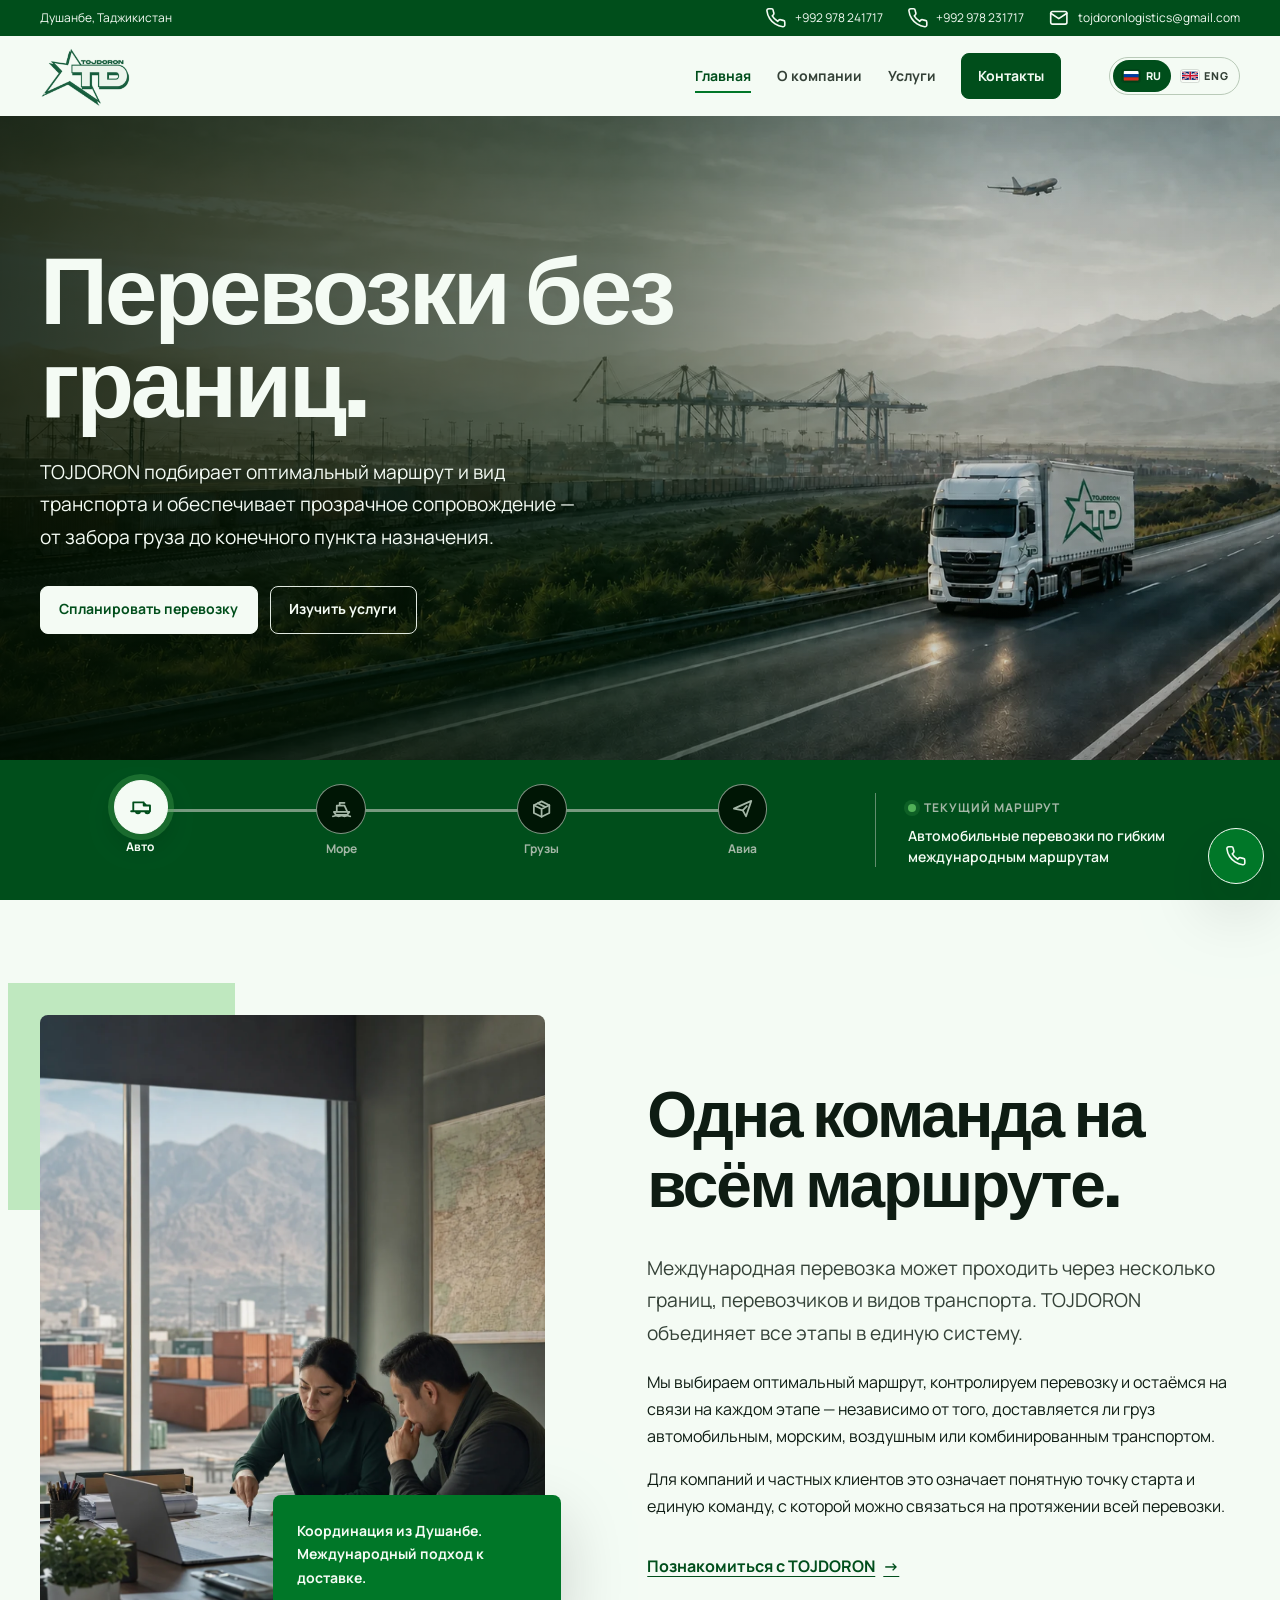
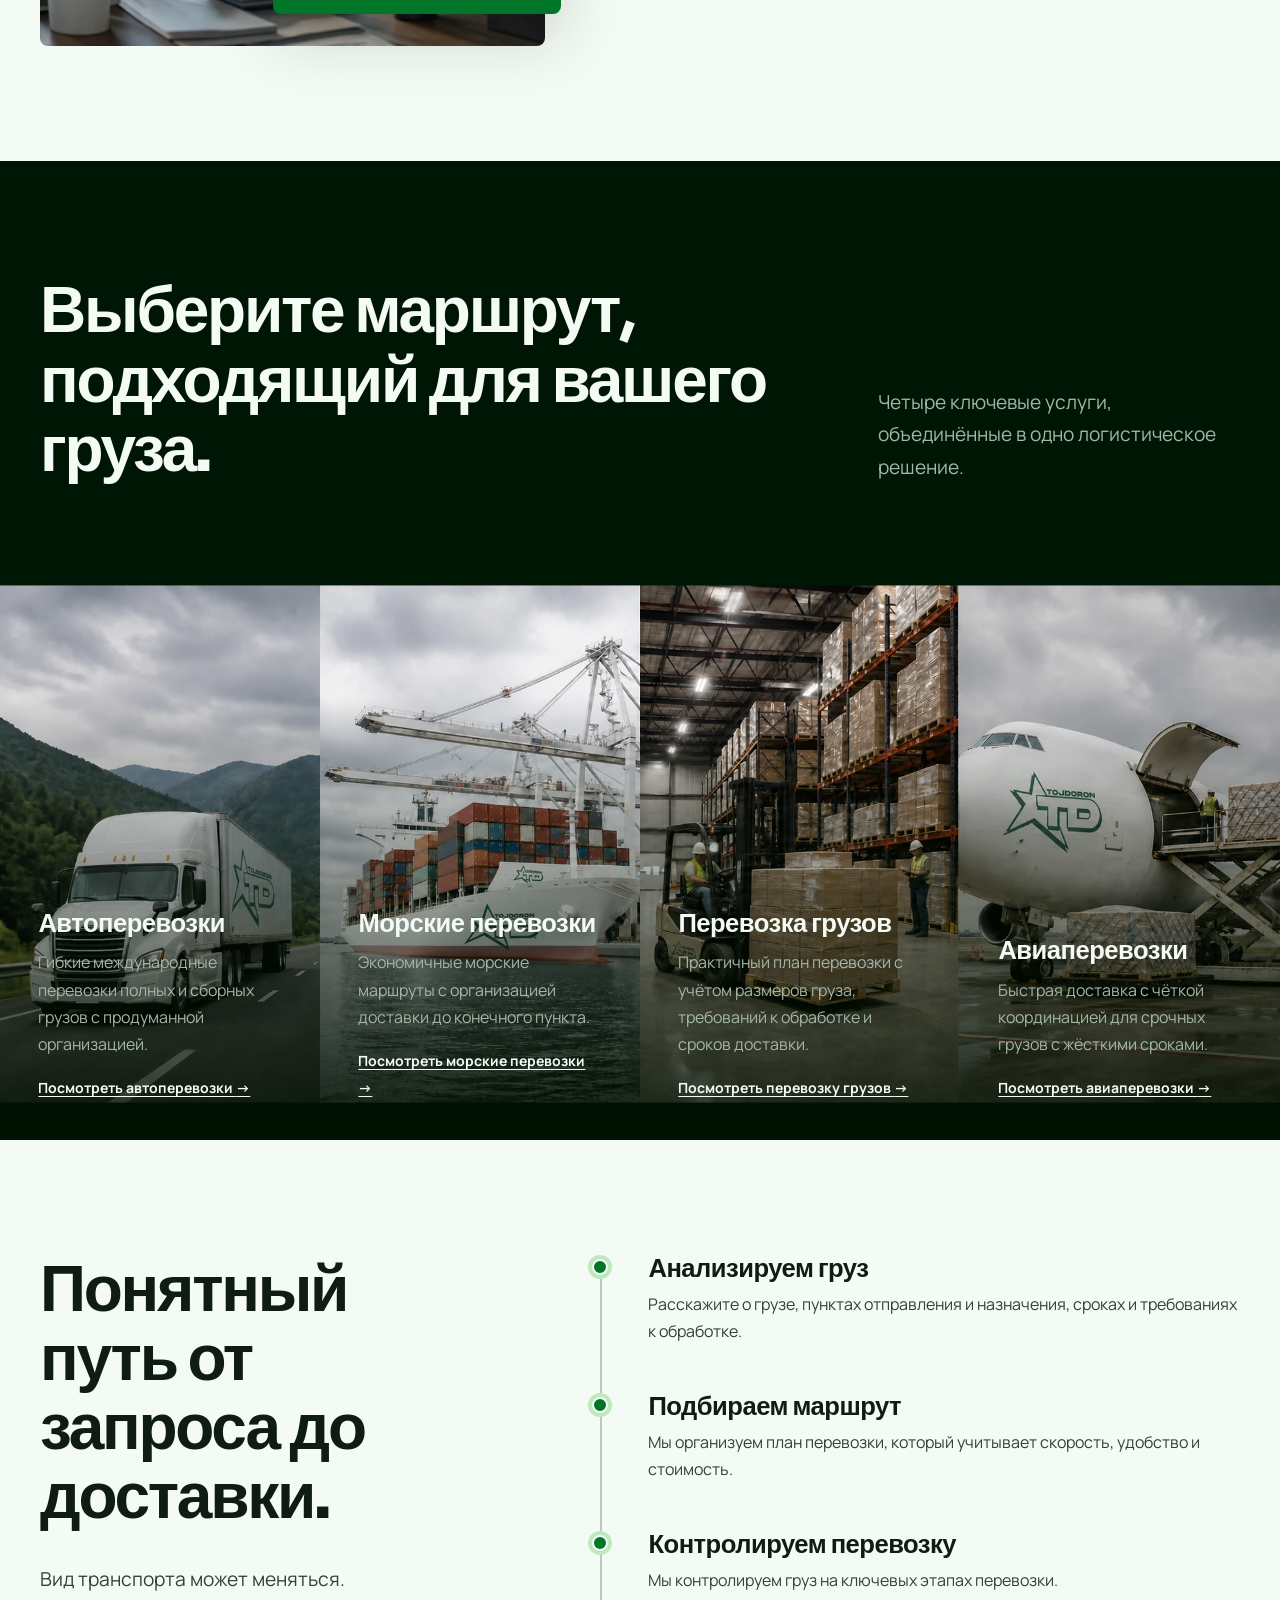
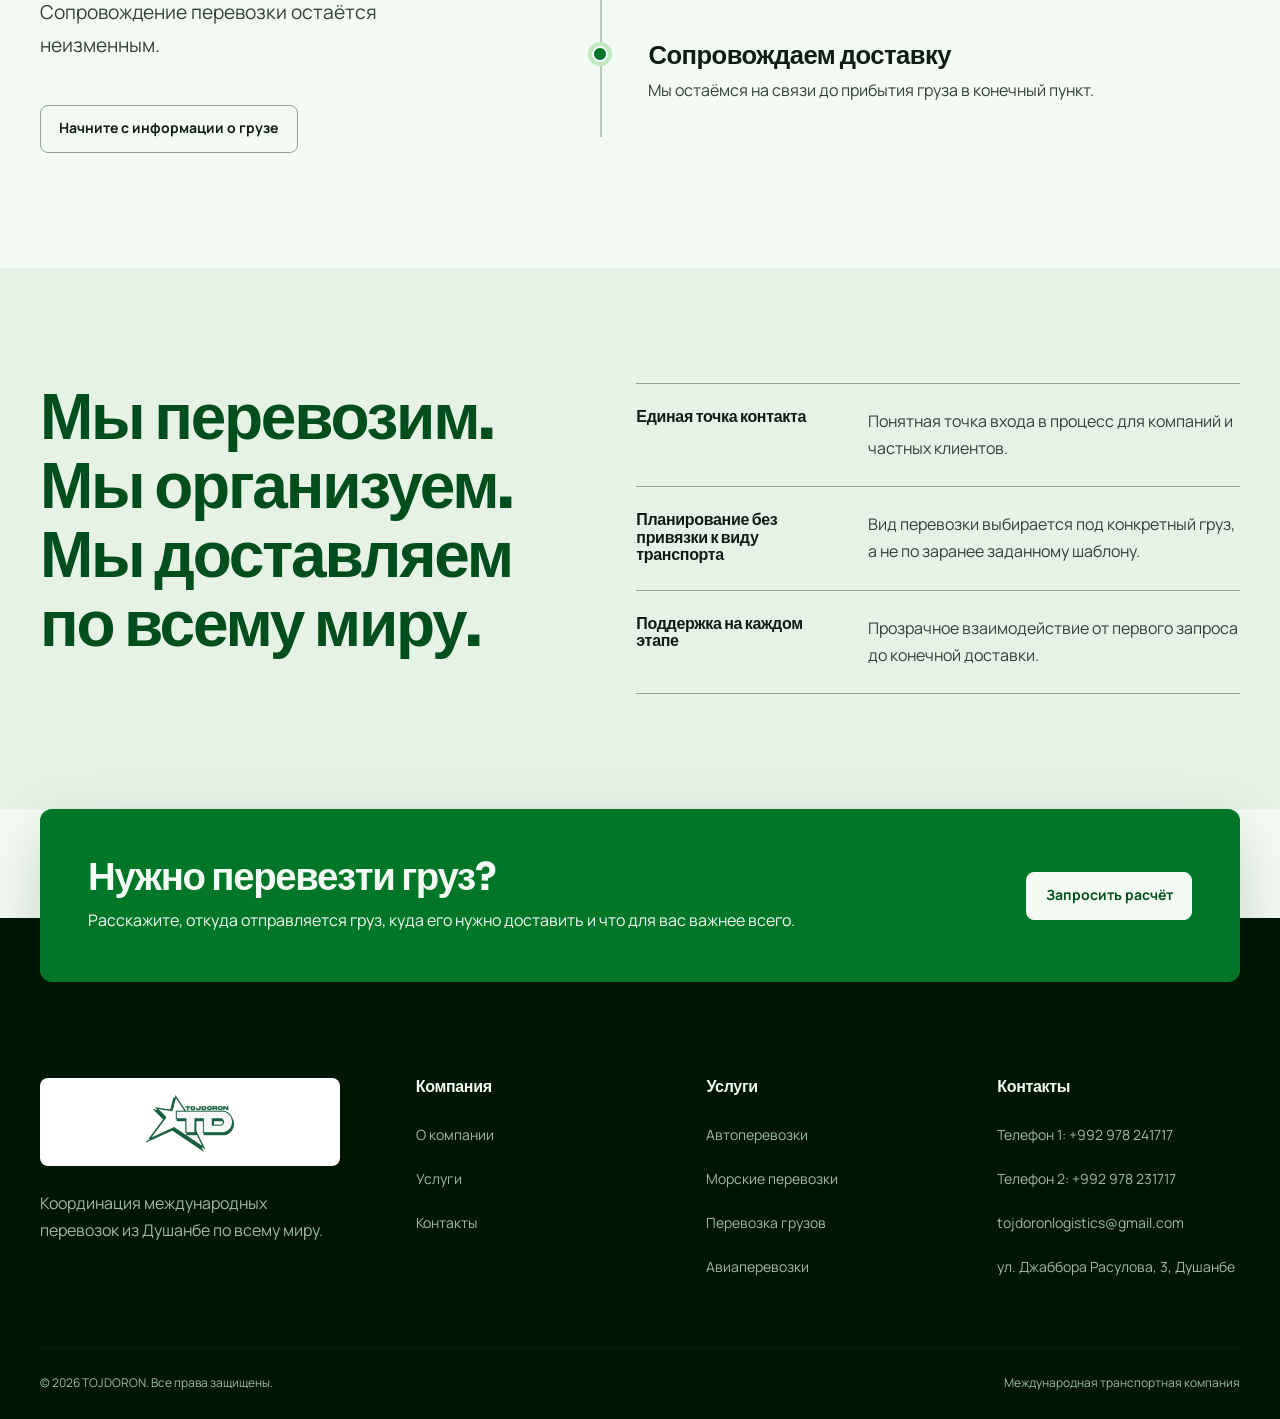
==== index.html @ ec126f1e "Migrate SEO signals to custom domain" ====
<!doctype html>
<html lang="ru">
  <head>
    <meta charset="utf-8" />
    <meta name="viewport" content="width=device-width, initial-scale=1" />
    <meta name="description" content="TOJDORON coordinates international road, sea, air, and cargo freight from Dushanbe, Tajikistan." />
    <meta name="robots" content="index,follow" />
    <meta name="google-site-verification" content="IsBjkHx0G-LT81xhanCUDbQQjD6dhkcnFOhVW63N0pM" />
    <meta name="theme-color" content="#135b3a" />
    <link rel="canonical" href="https://tojdoronlogistics.com/" />
    <title>TOJDORON — International Freight, Organized</title>
    <link rel="icon" href="assets/tojdoron-logo-green-v2.png" type="image/png" />
    <script type="application/ld+json">
      {
        "@context": "https://schema.org",
        "@type": "Organization",
        "@id": "https://tojdoronlogistics.com/#organization",
        "name": "TOJDORON",
        "url": "https://tojdoronlogistics.com/",
        "logo": "https://tojdoronlogistics.com/assets/tojdoron-logo-green-v2.png",
        "description": "TOJDORON coordinates international road, sea, air, and cargo freight from Dushanbe, Tajikistan.",
        "address": {
          "@type": "PostalAddress",
          "streetAddress": "Jabor Rasulov Street 3, 3rd floor",
          "addressLocality": "Dushanbe",
          "addressCountry": "TJ"
        },
        "telephone": [
          "+992 978 241717",
          "+992 978 231717"
        ],
        "email": "tojdoronlogistics@gmail.com"
      }
    </script>
    <link rel="stylesheet" href="index.css?v=normal-scale" />
    <script src="shared.js?v=page-transition-speed-v7" defer></script>
    <script src="index.js" defer></script>
  </head>
  <body>
    <!--
      THESIS: TOJDORON is one continuous route, not a generic hero followed by feature cards.
      OWN-WORLD: Warm white paper, forest and jade fields, full-bleed original freight photography, offset panels, and a moving route line.
      STORY: Understand the modes, see how coordination works, then request a shipment quote.
      FIRST VIEWPORT: Two-tier navigation, multimodal dawn scene, six-word headline at left, quote action, and an interactive route dock.
      FORM: Reference-led Route Ledger, seventh grounded direction, seed 0b418b6e.
      FINISH: unreviewed and undocumented is unfinished; this build ends with the finish review, the verdict, DESIGN.md, and every shipping raster carrying its provenance
    -->
    <a class="skip-link" href="#main-content">Skip to content</a>

    <header class="site-header">
      <div class="topbar">
        <div class="container topbar__inner">
          <span class="topbar__place">Dushanbe, Tajikistan</span>
          <div class="topbar__contacts">
            <a href="tel:+992978241717" aria-label="Call TOJDORON at +992 978 241717">
              <svg class="icon" aria-hidden="true" viewBox="0 0 24 24"><path d="M22 16.9v3a2 2 0 0 1-2.18 2 19.8 19.8 0 0 1-8.63-3.07 19.5 19.5 0 0 1-6-6A19.8 19.8 0 0 1 2.12 4.18 2 2 0 0 1 4.11 2h3a2 2 0 0 1 2 1.72c.13.96.36 1.9.69 2.8a2 2 0 0 1-.45 2.11L8.08 9.9a16 16 0 0 0 6 6l1.27-1.27a2 2 0 0 1 2.11-.45c.9.33 1.84.56 2.8.69A2 2 0 0 1 22 16.9Z" /></svg>
              +992 978 241717
            </a>
            <a href="tel:+992978231717" aria-label="Call TOJDORON at +992 978 231717">
              <svg class="icon" aria-hidden="true" viewBox="0 0 24 24"><path d="M22 16.9v3a2 2 0 0 1-2.18 2 19.8 19.8 0 0 1-8.63-3.07 19.5 19.5 0 0 1-6-6A19.8 19.8 0 0 1 2.12 4.18 2 2 0 0 1 4.11 2h3a2 2 0 0 1 2 1.72c.13.96.36 1.9.69 2.8a2 2 0 0 1-.45 2.11L8.08 9.9a16 16 0 0 0 6 6l1.27-1.27a2 2 0 0 1 2.11-.45c.9.33 1.84.56 2.8.69A2 2 0 0 1 22 16.9Z" /></svg>
              +992 978 231717
            </a>
            <a href="mailto:tojdoronlogistics@gmail.com">
              <svg class="icon" aria-hidden="true" viewBox="0 0 24 24"><rect x="3" y="5" width="18" height="14" rx="2" /><path d="m3 7 9 6 9-6" /></svg>
              tojdoronlogistics@gmail.com
            </a>
          </div>
        </div>
      </div>
      <div class="container navbar">
        <a class="brand" href="index.html" aria-label="TOJDORON home">
          <img src="assets/tojdoron-logo-green-v2.png" alt="TOJDORON" width="629" height="440" />
        </a>
        <button class="nav-toggle" type="button" aria-expanded="false" aria-controls="primary-navigation" aria-label="Open navigation">
          <span class="nav-toggle__lines" aria-hidden="true"></span>
        </button>
        <nav class="nav-menu" id="primary-navigation" aria-label="Primary navigation">
          <ul>
            <li><a class="nav-menu__link" href="index.html" aria-current="page">Home</a></li>
            <li><a class="nav-menu__link" href="about.html">About us</a></li>
            <li><a class="nav-menu__link" href="services.html">Services</a></li>
            <li><a class="nav-menu__link nav-menu__link--contact" href="contact.html">Contact us</a></li>
          </ul>
        </nav>
      </div>
    </header>

    <main id="main-content">
      <section class="home-hero" aria-labelledby="home-hero-title">
        <img class="home-hero__media" src="assets/hero-logistics-tojdoron-v2.webp" alt="A TOJDORON-marked white freight truck, container train, port cranes, and cargo aircraft moving through a mountain logistics corridor" width="1672" height="941" fetchpriority="high" />
        <div class="home-hero__shade"></div>
        <div class="container home-hero__content">
          <div class="home-hero__copy" data-reveal>
            <h1 id="home-hero-title">Freight, without borders.</h1>
            <p>TOJDORON organizes the right route, the right transport, and clear support from pickup to final destination.</p>
            <div class="home-hero__actions">
              <a class="button button--light" href="contact.html#quote-form">Plan your shipment</a>
              <a class="button home-hero__outline" href="services.html">Explore services</a>
            </div>
          </div>
        </div>

        <div class="home-hero__route" aria-label="TOJDORON transport modes">
          <div class="container hero-route" data-route="0">
            <div class="hero-route__stops">
              <span class="hero-route__line" aria-hidden="true"><span class="hero-route__progress"></span><span class="hero-route__dot"></span></span>
              <button class="hero-route__stop is-active" type="button" data-route-stop="0" data-route-label="Road freight for flexible international routes" aria-pressed="true">
                <span class="hero-route__stop-icon" aria-hidden="true"><svg class="icon" viewBox="0 0 24 24"><path d="M3 16.5h18M5 16.5V8h9.5l3 3H21v5.5M15 8v3h2.5M7.5 16.5a2 2 0 1 0 4 0M16.5 16.5a2 2 0 1 0 4 0" /></svg></span>
                <span class="hero-route__stop-label">Road</span>
              </button>
              <button class="hero-route__stop" type="button" data-route-stop="1" data-route-label="Sea freight for efficient long-distance shipping" aria-pressed="false">
                <span class="hero-route__stop-icon" aria-hidden="true"><svg class="icon" viewBox="0 0 24 24"><path d="M4 15.5h16l-2.2 3H6.2l-2.2-3ZM7 15.5V9h8l3 6.5M10 9V6h5M3 20c1.2 0 1.8-.75 3-.75s1.8.75 3 .75 1.8-.75 3-.75 1.8.75 3 .75 1.8-.75 3-.75 1.8.75 3 .75" /></svg></span>
                <span class="hero-route__stop-label">Sea</span>
              </button>
              <button class="hero-route__stop" type="button" data-route-stop="2" data-route-label="Cargo shipping matched to the load" aria-pressed="false">
                <span class="hero-route__stop-icon" aria-hidden="true"><svg class="icon" viewBox="0 0 24 24"><path d="m4 8.5 8-4 8 4v8l-8 4-8-4v-8Z" /><path d="m4 8.5 8 4 8-4M12 12.5v8M8 6.5l8 4" /></svg></span>
                <span class="hero-route__stop-label">Cargo</span>
              </button>
              <button class="hero-route__stop" type="button" data-route-stop="3" data-route-label="Air freight for time-critical delivery" aria-pressed="false">
                <span class="hero-route__stop-icon" aria-hidden="true"><svg class="icon" viewBox="0 0 24 24"><path d="m3 12 18-8-5.4 16-3.4-6.2L3 12Z" /><path d="m12.2 13.8 4.2-4.4" /></svg></span>
                <span class="hero-route__stop-label">Air</span>
              </button>
            </div>
            <div class="hero-route__status-panel">
              <span class="hero-route__status-kicker"><span class="hero-route__status-pulse" aria-hidden="true"></span>Current route</span>
              <p class="hero-route__status" aria-live="polite" aria-atomic="true">Road freight for flexible international routes</p>
            </div>
          </div>
        </div>
      </section>

      <section class="home-intro section">
        <div class="container home-intro__grid">
          <figure class="home-intro__visual" data-reveal>
            <img src="assets/about-operations.webp" alt="Two TOJDORON logistics specialists reviewing an international cargo route in Dushanbe" width="1122" height="1402" loading="lazy" />
            <figcaption>Dushanbe-based coordination. Worldwide delivery thinking.</figcaption>
          </figure>
          <div class="home-intro__copy" data-reveal>
            <h2>One team around the whole journey.</h2>
            <p class="section-intro">International shipping can cross several borders, carriers, and transport modes. TOJDORON keeps those moving parts connected.</p>
            <p>We select the practical route, monitor transit, and stay close to your cargo at every stage—whether the shipment moves by road, sea, air, or a combination shaped around the load.</p>
            <p>For businesses and private clients, that means one clear place to begin and one team to contact as the shipment progresses.</p>
            <a class="text-link" href="about.html">Meet TOJDORON <span aria-hidden="true">→</span></a>
          </div>
        </div>
      </section>

      <section class="services-showcase section--dark" aria-labelledby="services-title">
        <div class="container services-showcase__head" data-reveal>
          <h2 id="services-title">Choose the route that fits the cargo.</h2>
          <p>Four core services, coordinated as one logistics solution.</p>
        </div>
        <div class="service-panels">
          <article class="service-panel service-panel--road" data-reveal>
            <div class="service-panel__image" role="img" aria-label="White road freight truck in green mountain terrain"></div>
            <div class="service-panel__shade"></div>
            <div class="service-panel__content">
              <h3>Road freight</h3>
              <p>Flexible international transport for full, partial, and carefully planned loads.</p>
              <a href="services.html#road">View road freight <span aria-hidden="true">→</span></a>
            </div>
          </article>
          <article class="service-panel service-panel--sea" data-reveal>
            <div class="service-panel__image" role="img" aria-label="Container ship beneath port cranes"></div>
            <div class="service-panel__shade"></div>
            <div class="service-panel__content">
              <h3>Sea freight</h3>
              <p>Cost-conscious maritime routes organized through to the final destination.</p>
              <a href="services.html#sea">View sea freight <span aria-hidden="true">→</span></a>
            </div>
          </article>
          <article class="service-panel service-panel--cargo" data-reveal>
            <div class="service-panel__image" role="img" aria-label="Cargo pallets being handled inside a warehouse"></div>
            <div class="service-panel__shade"></div>
            <div class="service-panel__content">
              <h3>Cargo shipping</h3>
              <p>A practical shipping plan shaped around the size, handling, and timing of the load.</p>
              <a href="services.html#cargo">View cargo shipping <span aria-hidden="true">→</span></a>
            </div>
          </article>
          <article class="service-panel service-panel--air" data-reveal>
            <div class="service-panel__image" role="img" aria-label="Cargo aircraft being loaded at an airport"></div>
            <div class="service-panel__shade"></div>
            <div class="service-panel__content">
              <h3>Air freight</h3>
              <p>Fast, closely coordinated delivery for urgent and time-sensitive cargo.</p>
              <a href="services.html#air">View air freight <span aria-hidden="true">→</span></a>
            </div>
          </article>
        </div>
      </section>

      <section class="route-process section" aria-labelledby="route-process-title">
        <div class="container route-process__layout">
          <div class="route-process__intro" data-reveal>
            <h2 id="route-process-title">A clear line from request to delivery.</h2>
            <p class="section-intro">The transport mode can change. The way we support the shipment stays consistent.</p>
            <a class="button button--outline" href="contact.html#quote-form">Start with your cargo details</a>
          </div>
          <ol class="route-process__steps">
            <li data-reveal>
              <span class="route-process__mark" aria-hidden="true"></span>
              <div><h3>Understand the shipment</h3><p>Share the cargo, origin, destination, timing, and handling needs.</p></div>
            </li>
            <li data-reveal>
              <span class="route-process__mark" aria-hidden="true"></span>
              <div><h3>Match the route</h3><p>We organize a transport plan that balances speed, practicality, and cost.</p></div>
            </li>
            <li data-reveal>
              <span class="route-process__mark" aria-hidden="true"></span>
              <div><h3>Monitor movement</h3><p>Your cargo is followed through the key stages of transit.</p></div>
            </li>
            <li data-reveal>
              <span class="route-process__mark" aria-hidden="true"></span>
              <div><h3>Support delivery</h3><p>We stay engaged through arrival at the final destination.</p></div>
            </li>
          </ol>
        </div>
      </section>

      <section class="home-promise section--paper-2">
        <div class="container home-promise__grid">
          <div class="home-promise__statement" data-reveal>
            <h2>We move.<br />We organize.<br />We deliver worldwide.</h2>
          </div>
          <div class="home-promise__points" data-reveal>
            <article><h3>One point of contact</h3><p>A clear route into the process for businesses and private clients.</p></article>
            <article><h3>Mode-neutral planning</h3><p>Road, sea, cargo, or air is chosen around the shipment—not around a fixed template.</p></article>
            <article><h3>Support at every stage</h3><p>Practical communication from initial request through final delivery.</p></article>
          </div>
        </div>
      </section>

      <div class="container">
        <section class="cta-band" aria-labelledby="home-cta-title" data-reveal>
          <div>
            <h2 id="home-cta-title">Have cargo to move?</h2>
            <p>Tell us where it starts, where it needs to go, and what matters most.</p>
          </div>
          <a class="button button--light" href="contact.html#quote-form">Request a quote</a>
        </section>
      </div>
    </main>

    <footer class="site-footer">
      <div class="container footer-grid">
        <div>
          <a class="footer-brand" href="index.html" aria-label="TOJDORON home"><img src="assets/tojdoron-logo-green-v2.png" alt="TOJDORON" width="629" height="440" /></a>
          <p class="footer-copy">International freight coordination from Dushanbe to destinations worldwide.</p>
        </div>
        <div>
          <h3>Company</h3>
          <ul class="footer-links"><li><a href="about.html">About us</a></li><li><a href="services.html">Services</a></li><li><a href="contact.html">Contact us</a></li></ul>
        </div>
        <div>
          <h3>Services</h3>
          <ul class="footer-links"><li><a href="services.html#road">Road freight</a></li><li><a href="services.html#sea">Sea freight</a></li><li><a href="services.html#cargo">Cargo shipping</a></li><li><a href="services.html#air">Air freight</a></li></ul>
        </div>
        <div>
          <h3>Contact</h3>
          <ul class="footer-links"><li><a href="tel:+992978241717">Phone 1: +992 978 241717</a></li><li><a href="tel:+992978231717">Phone 2: +992 978 231717</a></li><li><a href="mailto:tojdoronlogistics@gmail.com">tojdoronlogistics@gmail.com</a></li><li><a href="contact.html#location">Jabor Rasulov Street 3, Dushanbe</a></li></ul>
        </div>
      </div>
      <div class="container footer-bottom">
        <span>© <span data-year></span> TOJDORON. <span data-translation-key="All rights reserved.">All rights reserved.</span></span>
        <span>International transport company</span>
      </div>
    </footer>

    <div class="floating-call" data-call-menu>
      <button class="floating-call__toggle" type="button" aria-expanded="false" aria-controls="floating-call-options" aria-label="Choose a TOJDORON phone number">
        <svg class="icon" aria-hidden="true" viewBox="0 0 24 24"><path d="M22 16.9v3a2 2 0 0 1-2.18 2 19.8 19.8 0 0 1-8.63-3.07 19.5 19.5 0 0 1-6-6A19.8 19.8 0 0 1 2.12 4.18 2 2 0 0 1 4.11 2h3a2 2 0 0 1 2 1.72c.13.96.36 1.9.69 2.8a2 2 0 0 1-.45 2.11L8.08 9.9a16 16 0 0 0 6 6l1.27-1.27a2 2 0 0 1 2.11-.45c.9.33 1.84.56 2.8.69A2 2 0 0 1 22 16.9Z" /></svg>
      </button>
      <div class="floating-call__options" id="floating-call-options" role="group" aria-label="TOJDORON phone numbers">
        <a href="tel:+992978241717" aria-label="Call TOJDORON at +992 978 241717">Call +992 978 241717</a>
        <a href="tel:+992978231717" aria-label="Call TOJDORON at +992 978 231717">Call +992 978 231717</a>
      </div>
    </div>
  </body>
</html>
---- index.css ----
/* Hallmark · macrostructure: Route Ledger · tone: assured editorial · anchor hue: forest green */
/* Hallmark · pre-emit critique: P5 H5 E4 S5 R4 V5 */
@import url("shared.css?v=page-transition-speed-v7");

.home-hero {
  --hero-route-height: 8.5rem;
  position: relative;
  min-height: max(44rem, calc(100svh - 7.25rem));
  overflow: clip;
  padding-bottom: var(--hero-route-height);
  background: var(--color-dark);
  color: var(--color-accent-ink);
}

.home-hero__media,
.home-hero__shade {
  position: absolute;
  top: 0;
  right: 0;
  bottom: auto;
  left: 0;
  width: 100%;
  height: calc(100% - var(--hero-route-height));
}

.home-hero__media {
  object-fit: cover;
  object-position: center bottom;
  transform: none;
}

.home-hero__shade {
  background: linear-gradient(90deg, var(--color-overlay-heavy) 0%, var(--color-overlay-mid) 48%, var(--color-overlay-light) 76%);
}

.home-hero__content {
  position: relative;
  z-index: 2;
  display: flex;
  min-height: calc(max(44rem, 100svh - 7.25rem) - var(--hero-route-height));
  align-items: center;
  padding-top: var(--space-3xl);
  padding-bottom: var(--space-3xl);
}

.home-hero__copy {
  max-width: 47rem;
}

.home-hero h1 {
  max-width: 9ch;
  margin-bottom: var(--space-lg);
  color: var(--color-accent-ink);
  font-size: var(--text-display);
  line-height: 0.98;
}

.home-hero__copy > p {
  max-width: 45ch;
  margin-bottom: var(--space-xl);
  color: var(--color-accent-ink);
  font-size: var(--text-lg);
}

.home-hero__actions {
  display: flex;
  flex-wrap: wrap;
  gap: var(--space-sm);
}

.home-hero__outline {
  border-color: var(--color-white-glass);
  background: var(--color-transparent);
  color: var(--color-accent-ink);
}

.home-hero__outline:hover {
  border-color: var(--color-paper);
  background: var(--color-white-glass);
  color: var(--color-dark);
}

.home-hero__route {
  position: absolute;
  z-index: 3;
  right: 0;
  bottom: 0;
  left: 0;
  background: var(--color-accent-strong);
}

.hero-route {
  position: relative;
  display: grid;
  min-height: 8.5rem;
  grid-template-columns: minmax(0, 2.2fr) minmax(14rem, 1fr);
  align-items: center;
  gap: var(--space-xl);
  padding-block: var(--space-lg);
}

.hero-route__line {
  position: absolute;
  z-index: 0;
  top: 1.55rem;
  right: calc(12.5% - 0.5rem);
  left: calc(12.5% - 0.5rem);
  height: 0.2rem;
  overflow: visible;
  border-radius: var(--radius-round);
  background: color-mix(in oklch, var(--color-dark-muted) 72%, transparent);
}

.hero-route__progress {
  display: block;
  width: var(--active-stop-progress, 0%);
  height: 100%;
  border-radius: inherit;
  background: var(--color-accent-bright);
  box-shadow: 0 0 0.8rem color-mix(in oklch, var(--color-accent-bright) 45%, transparent);
  transition: width var(--dur-slow) var(--ease-out);
}

.hero-route__dot {
  position: absolute;
  z-index: 2;
  top: 50%;
  left: 0;
  width: 1rem;
  height: 1rem;
  border: var(--rule-medium) solid var(--color-accent-ink);
  border-radius: var(--radius-round);
  background: var(--color-accent-bright);
  box-shadow: 0 0.4rem 1rem var(--color-shadow);
  transform: translate(var(--active-stop-distance, 0), -50%);
  transition: transform var(--dur-slow) var(--ease-out);
}

.hero-route__dot::after {
  position: absolute;
  inset: -0.55rem;
  border: var(--rule-thin) solid var(--color-accent-bright);
  border-radius: inherit;
  content: "";
  opacity: 0;
  animation: route-dot-pulse 2.6s var(--ease-out) infinite;
}

@keyframes route-dot-pulse {
  0% { opacity: 0.7; transform: scale(0.55); }
  75%, 100% { opacity: 0; transform: scale(1.55); }
}

.hero-route__stops {
  position: relative;
  z-index: 1;
  display: grid;
  grid-template-columns: repeat(4, minmax(0, 1fr));
  align-self: center;
  min-width: 0;
  min-height: 5.75rem;
}

.hero-route__stop {
  position: relative;
  z-index: 1;
  display: grid;
  min-width: 0;
  min-height: 5.75rem;
  justify-items: center;
  align-content: start;
  gap: var(--space-xs);
  border: 0;
  padding: 0 0.25rem;
  background: var(--color-transparent);
  color: var(--color-dark-muted);
  font-size: var(--text-xs);
  font-weight: 700;
  text-align: center;
  transition: color var(--dur-fast) var(--ease-out), transform var(--dur-fast) var(--ease-out);
}

.hero-route__stop-icon {
  display: grid;
  width: 3.1rem;
  height: 3.1rem;
  place-items: center;
  border: var(--rule-thin) solid color-mix(in oklch, var(--color-dark-muted) 78%, transparent);
  border-radius: var(--radius-round);
  background: var(--color-dark);
  color: var(--color-dark-muted);
  transition: background-color var(--dur-base) var(--ease-out), border-color var(--dur-base) var(--ease-out), color var(--dur-base) var(--ease-out), box-shadow var(--dur-base) var(--ease-out), transform var(--dur-base) var(--ease-out);
}

.hero-route__stop-icon .icon {
  width: 1.45rem;
  height: 1.45rem;
}

.hero-route__stop-label {
  position: relative;
  z-index: 1;
  display: block;
  line-height: 1.2;
}

.hero-route__stop:hover,
.hero-route__stop.is-active {
  color: var(--color-accent-ink);
  transform: translateY(-0.125rem);
}

.hero-route__stop:hover .hero-route__stop-icon {
  border-color: var(--color-accent-ink);
  color: var(--color-accent-ink);
  transform: translateY(-0.1rem);
}

.hero-route__stop.is-active .hero-route__stop-icon {
  border-color: var(--color-accent-ink);
  background: var(--color-paper);
  color: var(--color-accent-strong);
  box-shadow: 0 0 0 0.35rem color-mix(in oklch, var(--color-accent-bright) 32%, transparent), 0 0.65rem 1.25rem var(--color-shadow);
  transform: scale(1.08);
}

.hero-route__status-panel {
  min-width: 0;
  border-left: var(--rule-thin) solid color-mix(in oklch, var(--color-dark-muted) 60%, transparent);
  padding-left: var(--space-xl);
}

.hero-route__status-kicker {
  display: inline-flex;
  align-items: center;
  gap: var(--space-xs);
  margin-bottom: var(--space-xs);
  color: var(--color-dark-muted);
  font-size: var(--text-xs);
  font-weight: 700;
  letter-spacing: 0.08em;
  text-transform: uppercase;
}

.hero-route__status-pulse {
  width: 0.5rem;
  height: 0.5rem;
  border-radius: var(--radius-round);
  background: var(--color-accent-bright);
  box-shadow: 0 0 0 0.25rem color-mix(in oklch, var(--color-accent-bright) 18%, transparent);
  animation: route-status-pulse 2.4s ease-in-out infinite;
}

@keyframes route-status-pulse {
  0%, 100% { opacity: 0.55; transform: scale(0.9); }
  50% { opacity: 1; transform: scale(1.15); }
}

.hero-route__status {
  margin-bottom: 0;
  color: var(--color-accent-ink);
  font-size: var(--text-sm);
  font-weight: 600;
  line-height: 1.45;
}

.home-intro__grid {
  display: grid;
  grid-template-columns: minmax(0, 0.92fr) minmax(0, 1.08fr);
  align-items: center;
  gap: clamp(3rem, 8vw, 7rem);
}

.home-intro__visual {
  position: relative;
  margin: 0;
}

.home-intro__visual::before {
  position: absolute;
  z-index: -1;
  top: -2rem;
  left: -2rem;
  width: 45%;
  height: 36%;
  background: var(--color-accent-soft);
  content: "";
}

.home-intro__visual img {
  width: 100%;
  max-height: 43rem;
  border-radius: var(--radius-sm);
  object-fit: cover;
  transition: filter 420ms var(--ease-out), transform 420ms var(--ease-out);
}

.home-intro__visual:hover img {
  filter: saturate(1.04) contrast(1.015);
  transform: scale(1.022);
}

.home-intro__visual figcaption {
  position: absolute;
  right: -1rem;
  bottom: 2rem;
  max-width: 18rem;
  border-radius: var(--radius-sm);
  padding: var(--space-lg);
  background: var(--color-accent);
  color: var(--color-accent-ink);
  font-size: var(--text-sm);
  font-weight: 700;
  box-shadow: var(--shadow-deep);
}

.home-intro__copy h2 {
  max-width: 13ch;
  margin-bottom: var(--space-xl);
  font-size: var(--text-3xl);
}

.home-intro__copy .text-link {
  margin-top: var(--space-md);
}

.services-showcase {
  padding-top: var(--space-section);
}

.services-showcase__head {
  display: grid;
  grid-template-columns: minmax(0, 1fr) minmax(16rem, 0.45fr);
  align-items: end;
  gap: var(--space-xl);
  padding-bottom: var(--space-3xl);
}

.services-showcase__head h2 {
  max-width: 16ch;
  margin-bottom: 0;
  color: var(--color-accent-ink);
  font-size: var(--text-3xl);
}

.services-showcase__head p {
  margin-bottom: 0;
  color: var(--color-dark-muted);
  font-size: var(--text-lg);
}

.service-panels {
  display: grid;
  min-height: 37rem;
  grid-template-columns: repeat(4, minmax(0, 1fr));
}

.service-panel {
  position: relative;
  min-width: 0;
  overflow: clip;
}

.service-panel__image,
.service-panel__shade {
  position: absolute;
  inset: 0;
}

.service-panel__image {
  background-image: url("assets/service-modes-tojdoron-v2.webp");
  background-position-y: center;
  background-repeat: no-repeat;
  background-size: 400% auto;
  transform: scale(1.01);
  transition: transform var(--dur-slow) var(--ease-out), filter var(--dur-slow) var(--ease-out);
}

.service-panel--road .service-panel__image { background-position-x: 0%; }
.service-panel--sea .service-panel__image { background-position-x: 33.333%; }
.service-panel--cargo .service-panel__image { background-position-x: 66.666%; }
.service-panel--air .service-panel__image { background-position-x: 100%; }

.service-panel__shade {
  background: linear-gradient(180deg, var(--color-transparent) 25%, var(--color-overlay-heavy) 100%);
  transition: background-color var(--dur-slow) var(--ease-out);
}

.service-panel__content {
  position: absolute;
  z-index: 1;
  right: 0;
  bottom: 0;
  left: 0;
  padding: clamp(1.25rem, 3vw, 2.5rem);
  color: var(--color-accent-ink);
}

.service-panel__content h3 {
  margin-bottom: var(--space-sm);
  color: var(--color-accent-ink);
  font-size: var(--text-xl);
}

.service-panel__content p {
  max-width: 31ch;
  color: var(--color-dark-muted);
}

.service-panel__content a {
  color: var(--color-accent-ink);
  font-size: var(--text-sm);
  font-weight: 700;
}

.service-panel:hover .service-panel__image,
.service-panel:focus-within .service-panel__image {
  filter: saturate(1.08) contrast(1.02);
  transform: scale(1.025);
}

.route-process__layout {
  display: grid;
  grid-template-columns: minmax(0, 0.82fr) minmax(0, 1.18fr);
  gap: clamp(3rem, 8vw, 7rem);
}

.route-process__intro {
  position: sticky;
  top: 10rem;
  align-self: start;
}

.route-process__intro h2 {
  max-width: 13ch;
  margin-bottom: var(--space-xl);
  font-size: var(--text-3xl);
}

.route-process__intro .button {
  margin-top: var(--space-lg);
}

.route-process__steps {
  position: relative;
  margin: 0;
  padding: 0;
  list-style: none;
}

.route-process__steps::before {
  position: absolute;
  top: 1rem;
  bottom: 1rem;
  left: 0.45rem;
  width: var(--rule-medium);
  background: var(--color-rule);
  content: "";
}

.route-process__steps li {
  position: relative;
  display: grid;
  grid-template-columns: 2rem minmax(0, 1fr);
  gap: var(--space-lg);
  padding-bottom: var(--space-2xl);
}

.route-process__steps li:last-child {
  padding-bottom: 0;
}

.route-process__mark {
  position: relative;
  z-index: 1;
  width: 1rem;
  height: 1rem;
  margin-top: 0.25rem;
  border: var(--rule-medium) solid var(--color-paper);
  border-radius: var(--radius-round);
  background: var(--color-accent);
  box-shadow: 0 0 0 0.25rem var(--color-accent-soft);
}

.route-process__steps h3 {
  margin-bottom: var(--space-xs);
  font-size: var(--text-xl);
}

.route-process__steps p {
  margin-bottom: 0;
  color: var(--color-ink-2);
}

.home-promise {
  padding-block: var(--space-section);
}

.home-promise__grid {
  display: grid;
  grid-template-columns: minmax(0, 0.9fr) minmax(0, 1.1fr);
  gap: clamp(3rem, 8vw, 7rem);
}

.home-promise__statement h2 {
  margin-bottom: 0;
  color: var(--color-accent-strong);
  font-size: var(--text-3xl);
}

.home-promise__points {
  border-top: var(--rule-thin) solid var(--color-rule-strong);
}

.home-promise__points article {
  display: grid;
  grid-template-columns: minmax(0, 0.7fr) minmax(0, 1.3fr);
  gap: var(--space-xl);
  border-bottom: var(--rule-thin) solid var(--color-rule-strong);
  padding-block: var(--space-lg);
}

.home-promise__points h3 {
  margin-bottom: 0;
  font-size: var(--text-base);
}

.home-promise__points p {
  margin-bottom: 0;
  color: var(--color-ink-2);
}

@media (max-width: 62rem) {
  .home-intro__grid,
  .route-process__layout,
  .home-promise__grid {
    grid-template-columns: minmax(0, 1fr);
  }

  .home-intro__visual {
    max-width: 40rem;
  }

  .home-intro__visual img {
    max-height: 35rem;
  }

  .service-panels {
    min-height: 60rem;
    grid-template-columns: repeat(2, minmax(0, 1fr));
  }

  .route-process__intro {
    position: static;
  }
}

@media (max-width: 48rem) {
  .home-hero {
    --hero-route-height: 10rem;
    min-height: 52rem;
  }

  .home-hero__content {
    min-height: calc(52rem - var(--hero-route-height));
  }

  .home-hero__media {
    object-position: 82% bottom;
  }

  .home-hero__shade {
    background: linear-gradient(90deg, var(--color-overlay-heavy), var(--color-overlay-mid));
  }

  .home-hero__content {
    align-items: flex-start;
    padding-top: 6rem;
    padding-bottom: var(--space-2xl);
  }

  .hero-route {
    min-height: 10rem;
    grid-template-columns: minmax(0, 1fr);
    gap: var(--space-sm);
  }

  .hero-route__stops {
    width: 100%;
    min-height: 5.5rem;
  }

  .hero-route__stop {
    min-height: 5.5rem;
  }

  .hero-route__status-panel {
    display: grid;
    justify-items: center;
    border-top: var(--rule-thin) solid color-mix(in oklch, var(--color-dark-muted) 60%, transparent);
    border-left: 0;
    padding-top: var(--space-sm);
    padding-left: 0;
    text-align: center;
  }

  .hero-route__status {
    max-width: 28ch;
  }

  .services-showcase__head {
    grid-template-columns: minmax(0, 1fr);
  }
}

@media (max-width: 36rem) {
  .home-hero h1 {
    max-width: 10ch;
    font-size: clamp(3rem, 15vw, 4.5rem);
  }

  .home-hero__actions {
    display: grid;
  }

  .home-hero__actions .button {
    width: 100%;
  }

  .hero-route__stop-icon {
    width: 2.75rem;
    height: 2.75rem;
  }

  .hero-route__stop-icon .icon {
    width: 1.3rem;
    height: 1.3rem;
  }

  .hero-route__stop {
    font-size: 0.7rem;
  }

  .home-intro__visual figcaption {
    right: 1rem;
    bottom: 1rem;
    left: 1rem;
    max-width: none;
  }

  .service-panels {
    min-height: auto;
    grid-template-columns: minmax(0, 1fr);
  }

  .service-panel {
    min-height: 27rem;
  }

  .home-promise__points article {
    grid-template-columns: minmax(0, 1fr);
    gap: var(--space-xs);
  }
}

@media (prefers-reduced-motion: reduce) {
  .hero-route__dot::after,
  .hero-route__status-pulse {
    animation: none;
  }
}
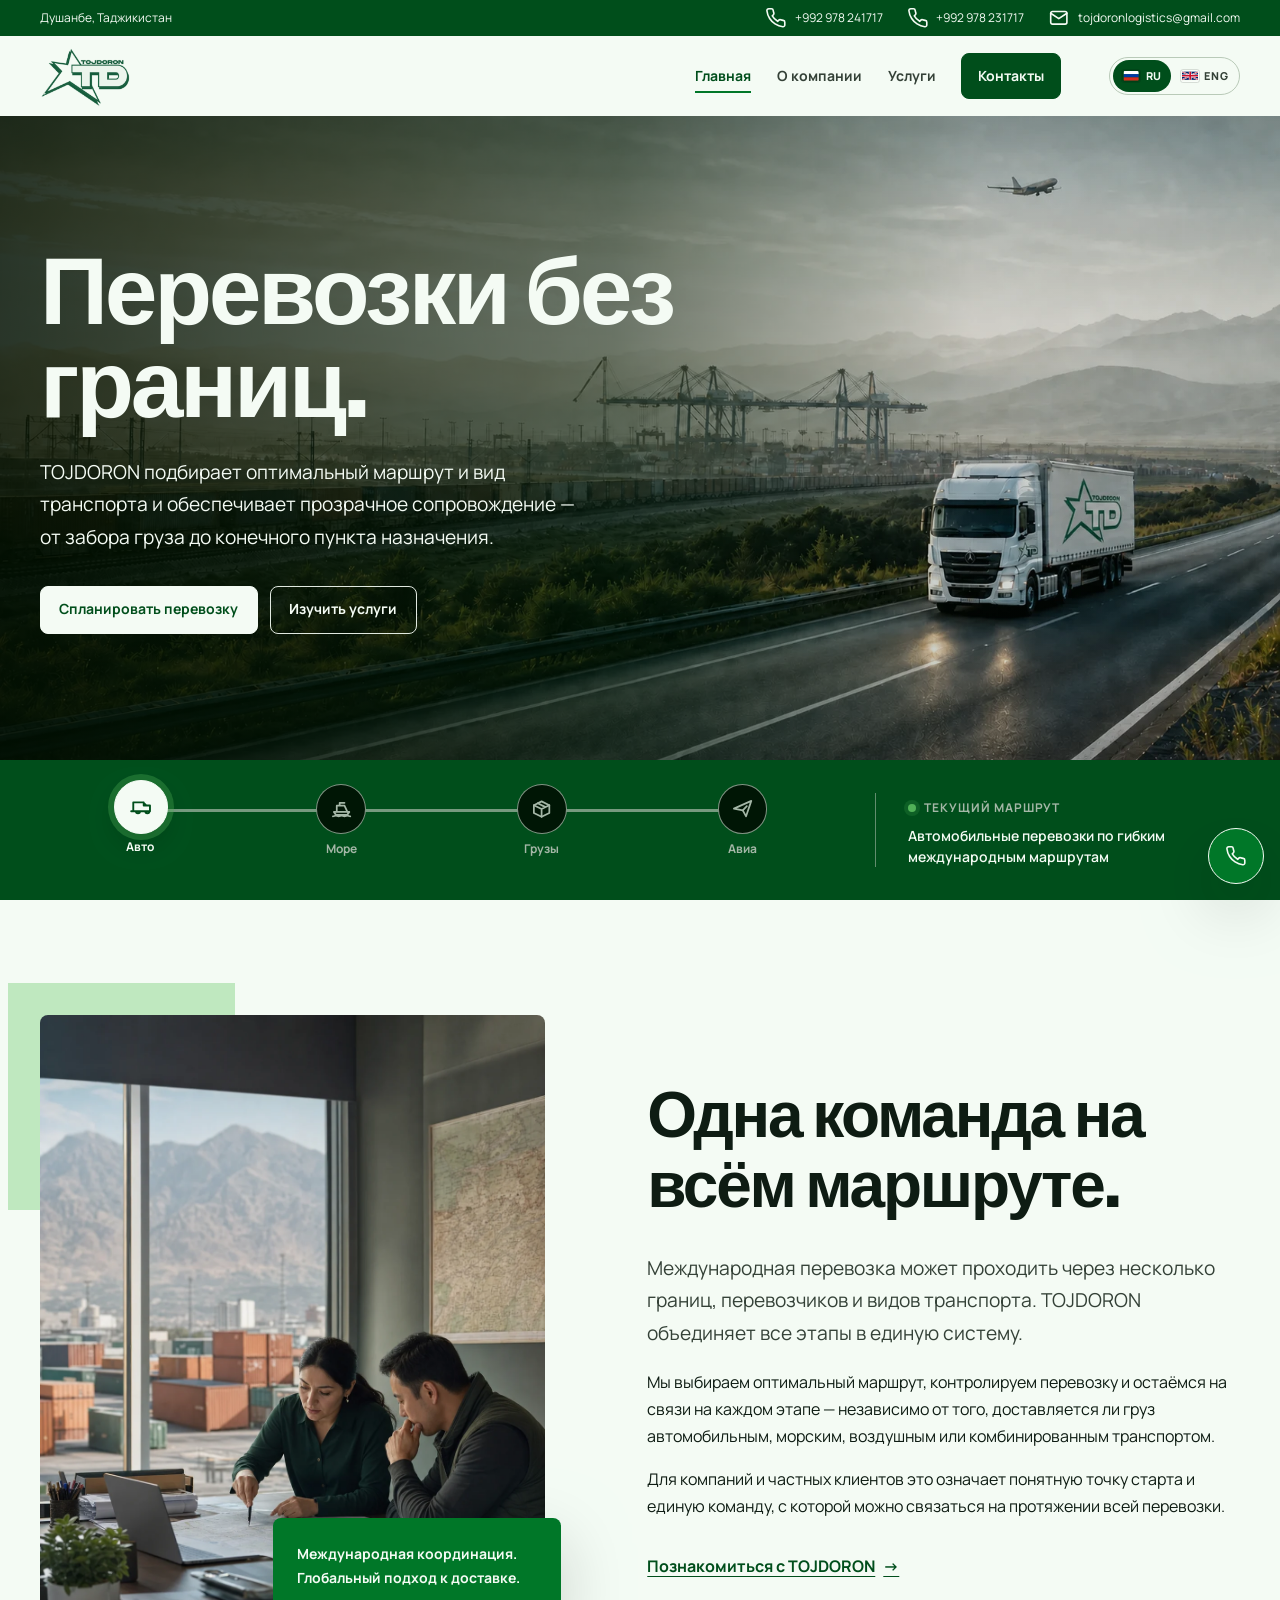
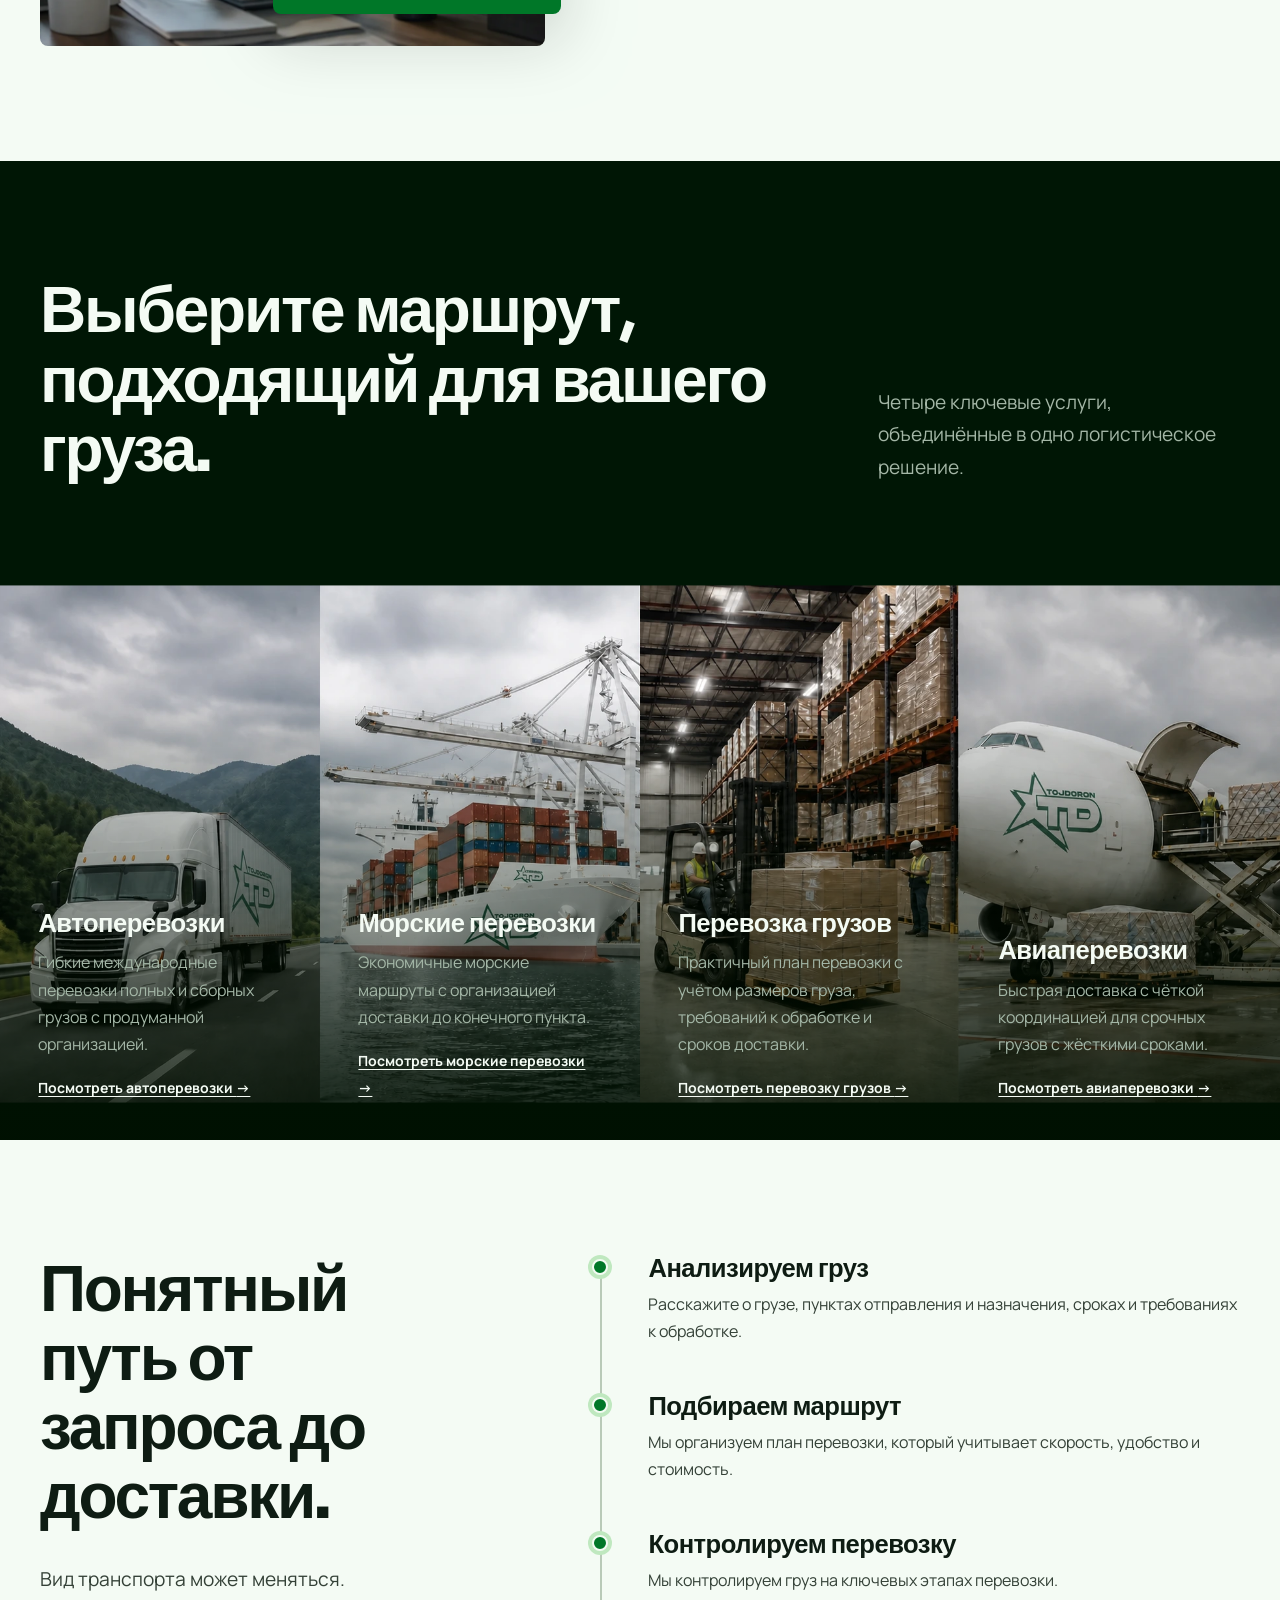
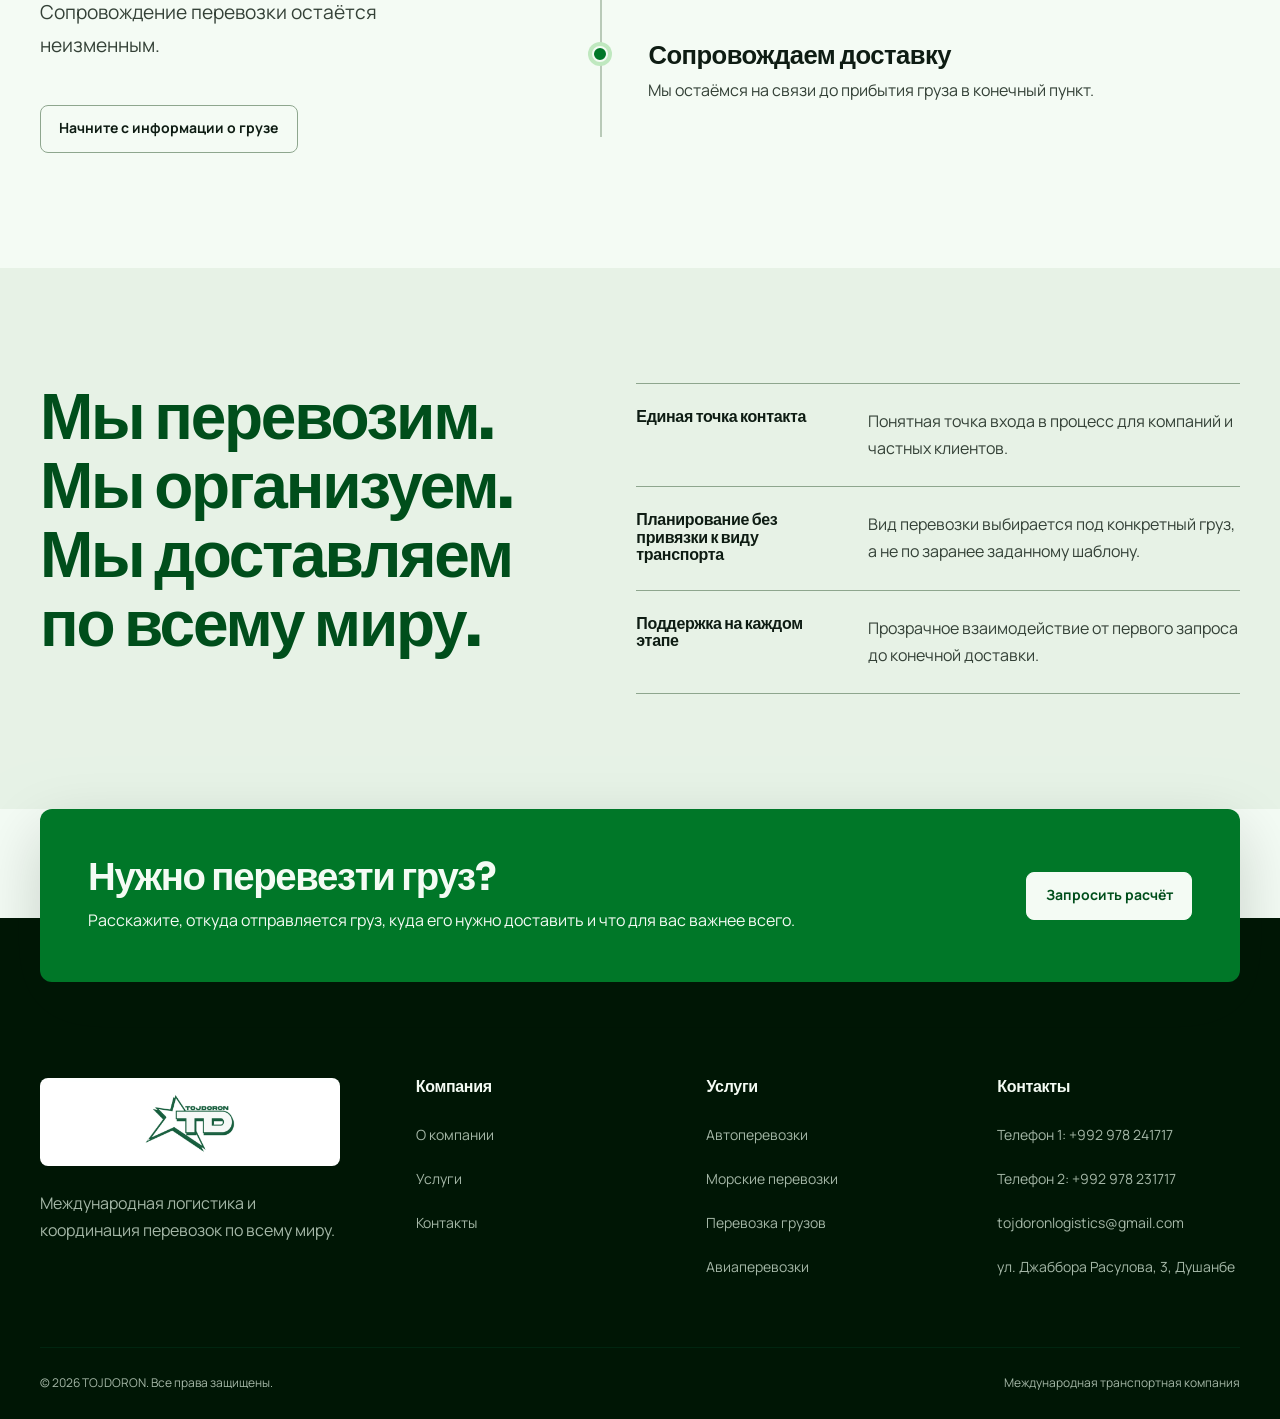
==== commit 403f4857: "Add TOJDORON search favicon" ====
--- a/index.html
+++ b/index.html
@@ -6,10 +6,12 @@
     <meta name="description" content="TOJDORON coordinates international road, sea, air, and cargo freight from Dushanbe, Tajikistan." />
     <meta name="robots" content="index,follow" />
     <meta name="google-site-verification" content="IsBjkHx0G-LT81xhanCUDbQQjD6dhkcnFOhVW63N0pM" />
+    <meta name="google-site-verification" content="t2VaSOkCYIvv4KeOTrZPkH_BX1EgXDwJWM3eRRFTuhg" />
     <meta name="theme-color" content="#135b3a" />
     <link rel="canonical" href="https://tojdoronlogistics.com/" />
     <title>TOJDORON — International Freight, Organized</title>
-    <link rel="icon" href="assets/tojdoron-logo-green-v2.png" type="image/png" />
+    <link rel="icon" href="/assets/tojdoron-favicon.png" sizes="192x192" type="image/png" />
+    <link rel="apple-touch-icon" href="/assets/tojdoron-favicon.png" sizes="192x192" />
     <script type="application/ld+json">
       {
         "@context": "https://schema.org",
@@ -133,7 +135,7 @@
         <div class="container home-intro__grid">
           <figure class="home-intro__visual" data-reveal>
             <img src="assets/about-operations.webp" alt="Two TOJDORON logistics specialists reviewing an international cargo route in Dushanbe" width="1122" height="1402" loading="lazy" />
-            <figcaption>Dushanbe-based coordination. Worldwide delivery thinking.</figcaption>
+            <figcaption>Worldwide coordination. Global delivery thinking.</figcaption>
           </figure>
           <div class="home-intro__copy" data-reveal>
             <h2>One team around the whole journey.</h2>
@@ -246,7 +248,7 @@
       <div class="container footer-grid">
         <div>
           <a class="footer-brand" href="index.html" aria-label="TOJDORON home"><img src="assets/tojdoron-logo-green-v2.png" alt="TOJDORON" width="629" height="440" /></a>
-          <p class="footer-copy">International freight coordination from Dushanbe to destinations worldwide.</p>
+          <p class="footer-copy">International logistics and freight coordination worldwide.</p>
         </div>
         <div>
           <h3>Company</h3>
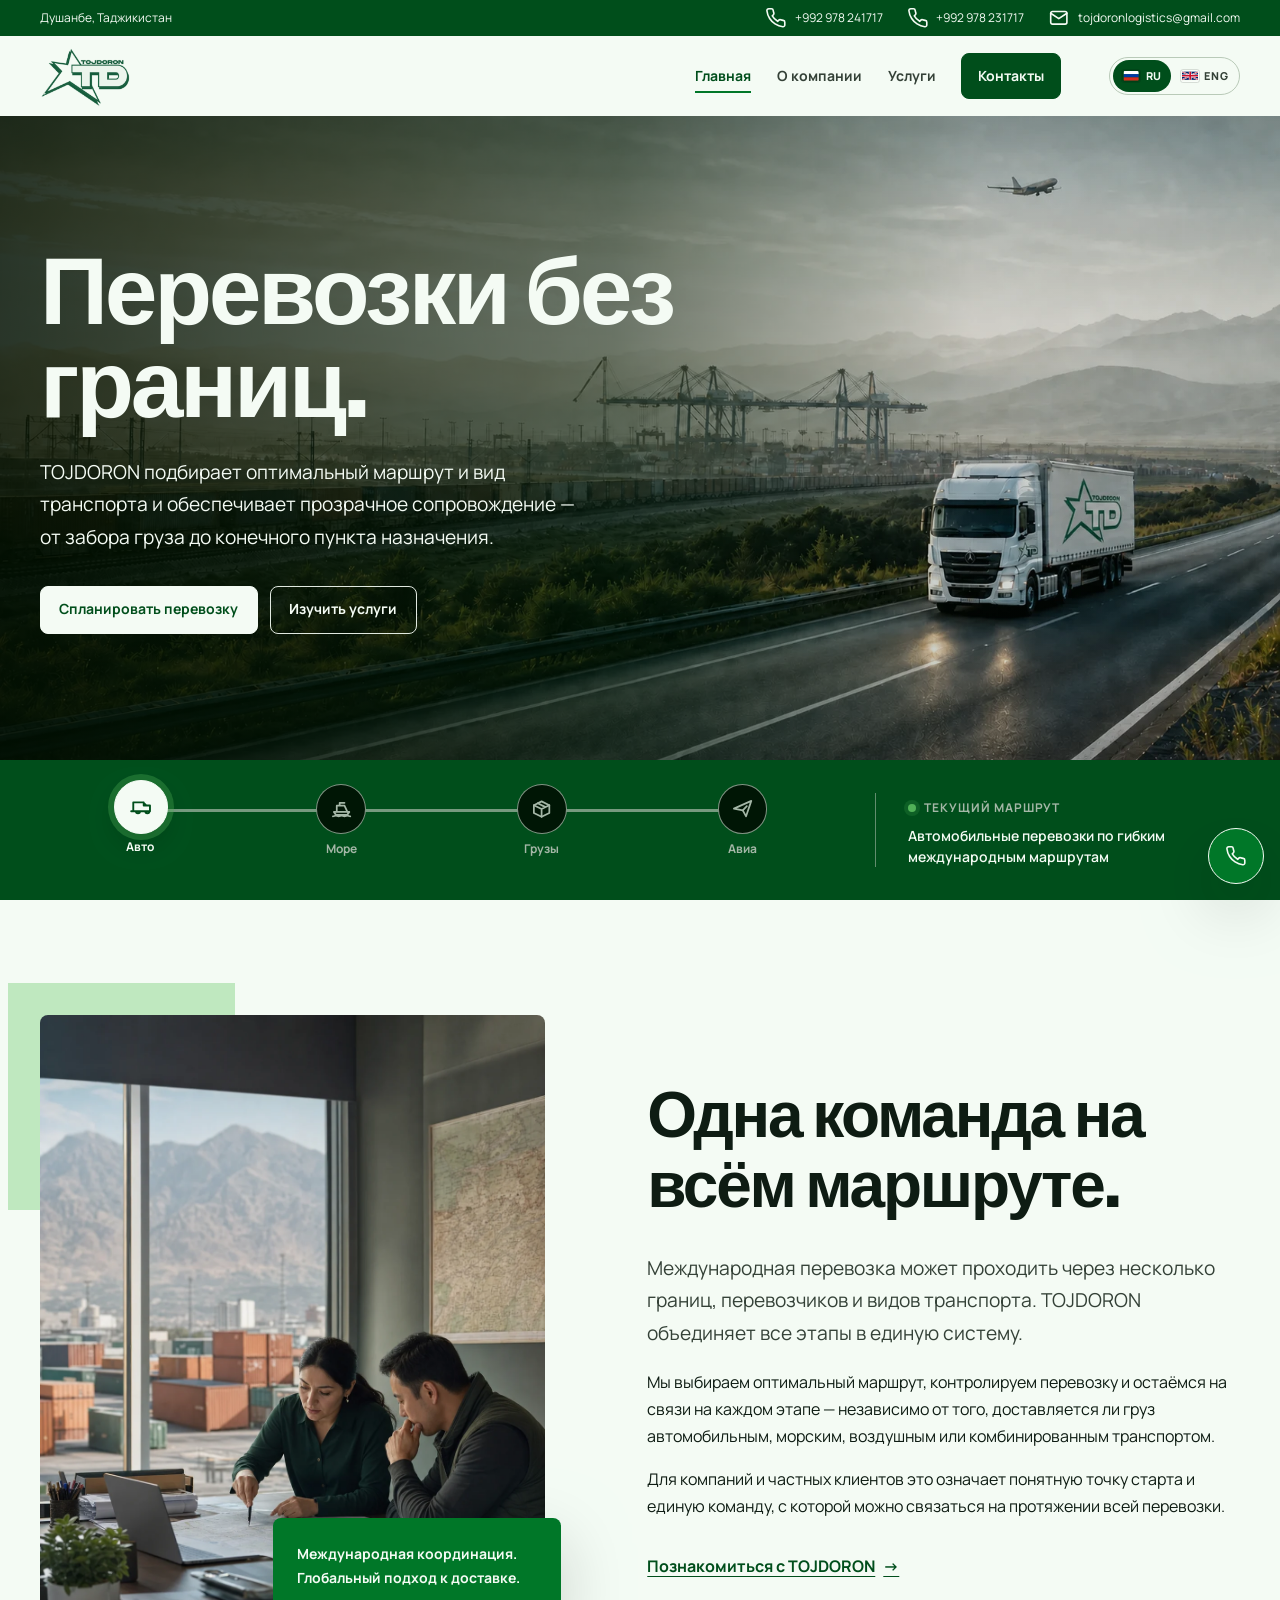
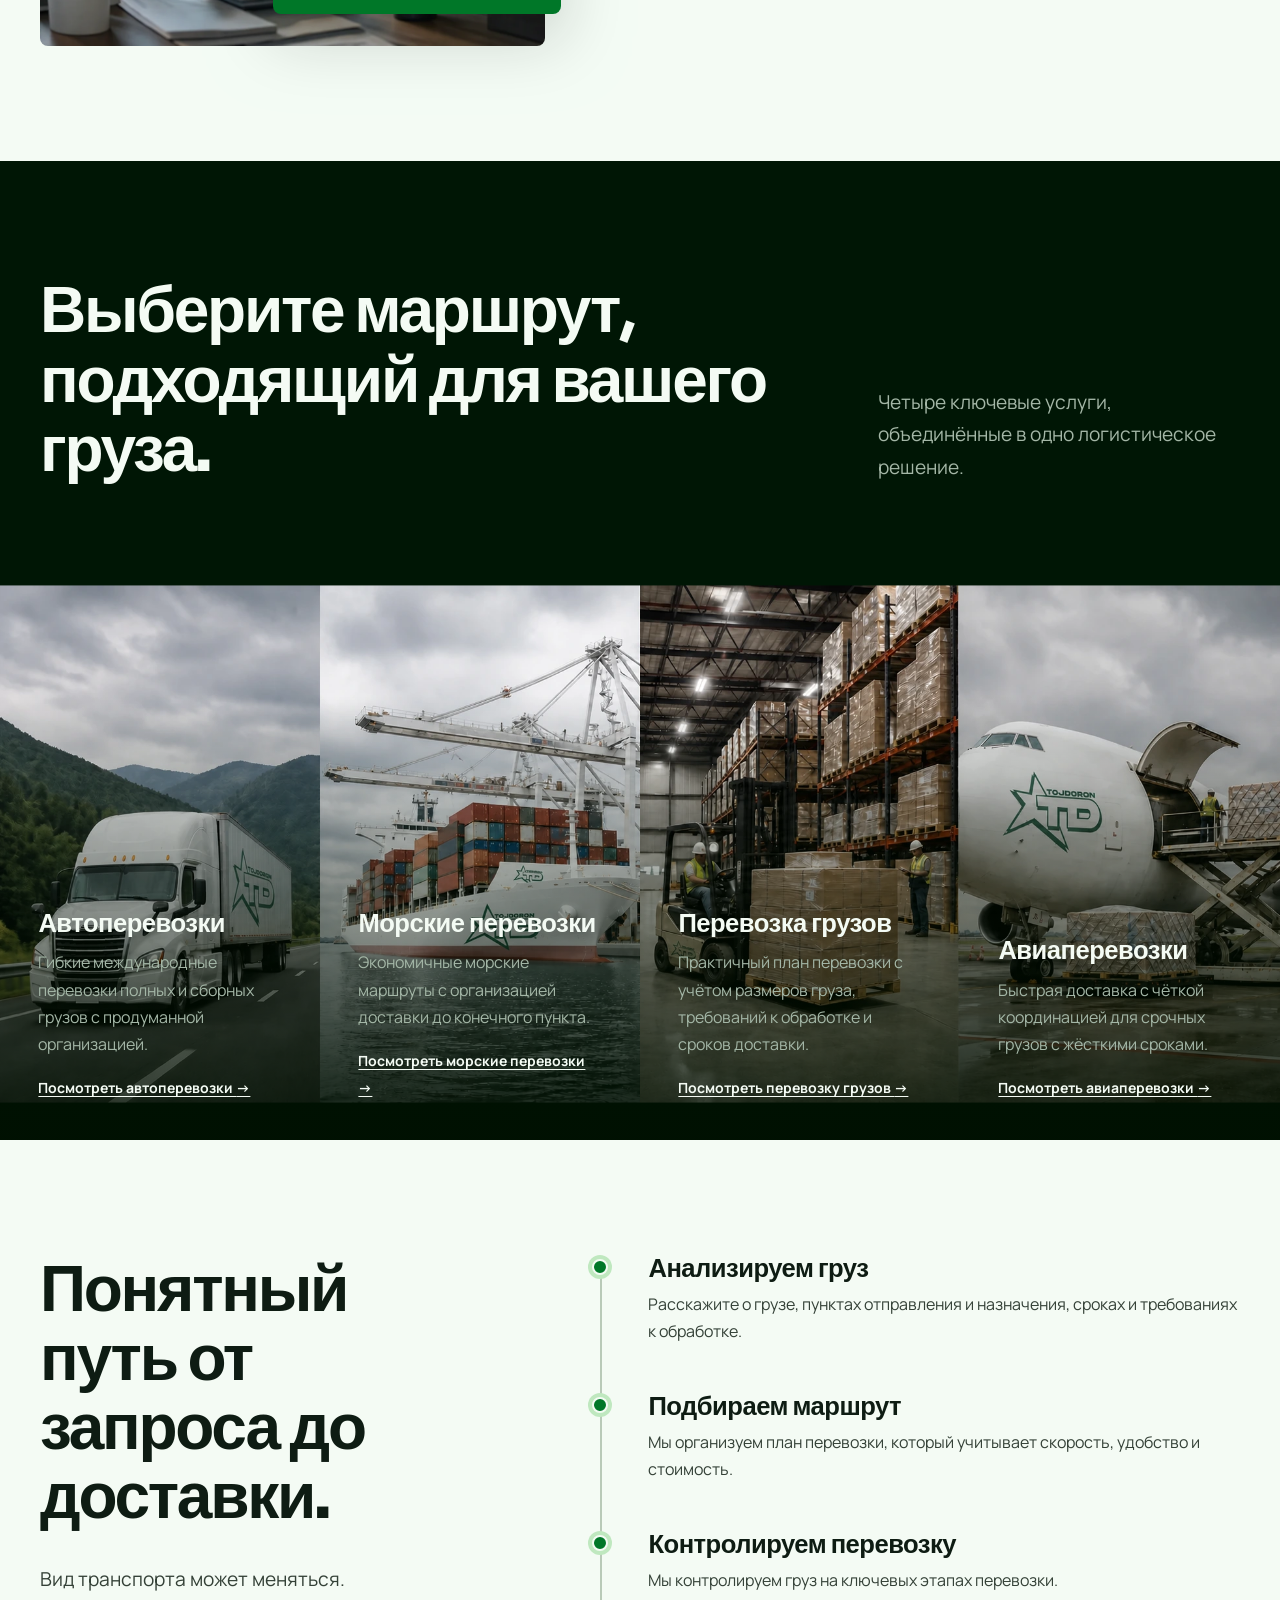
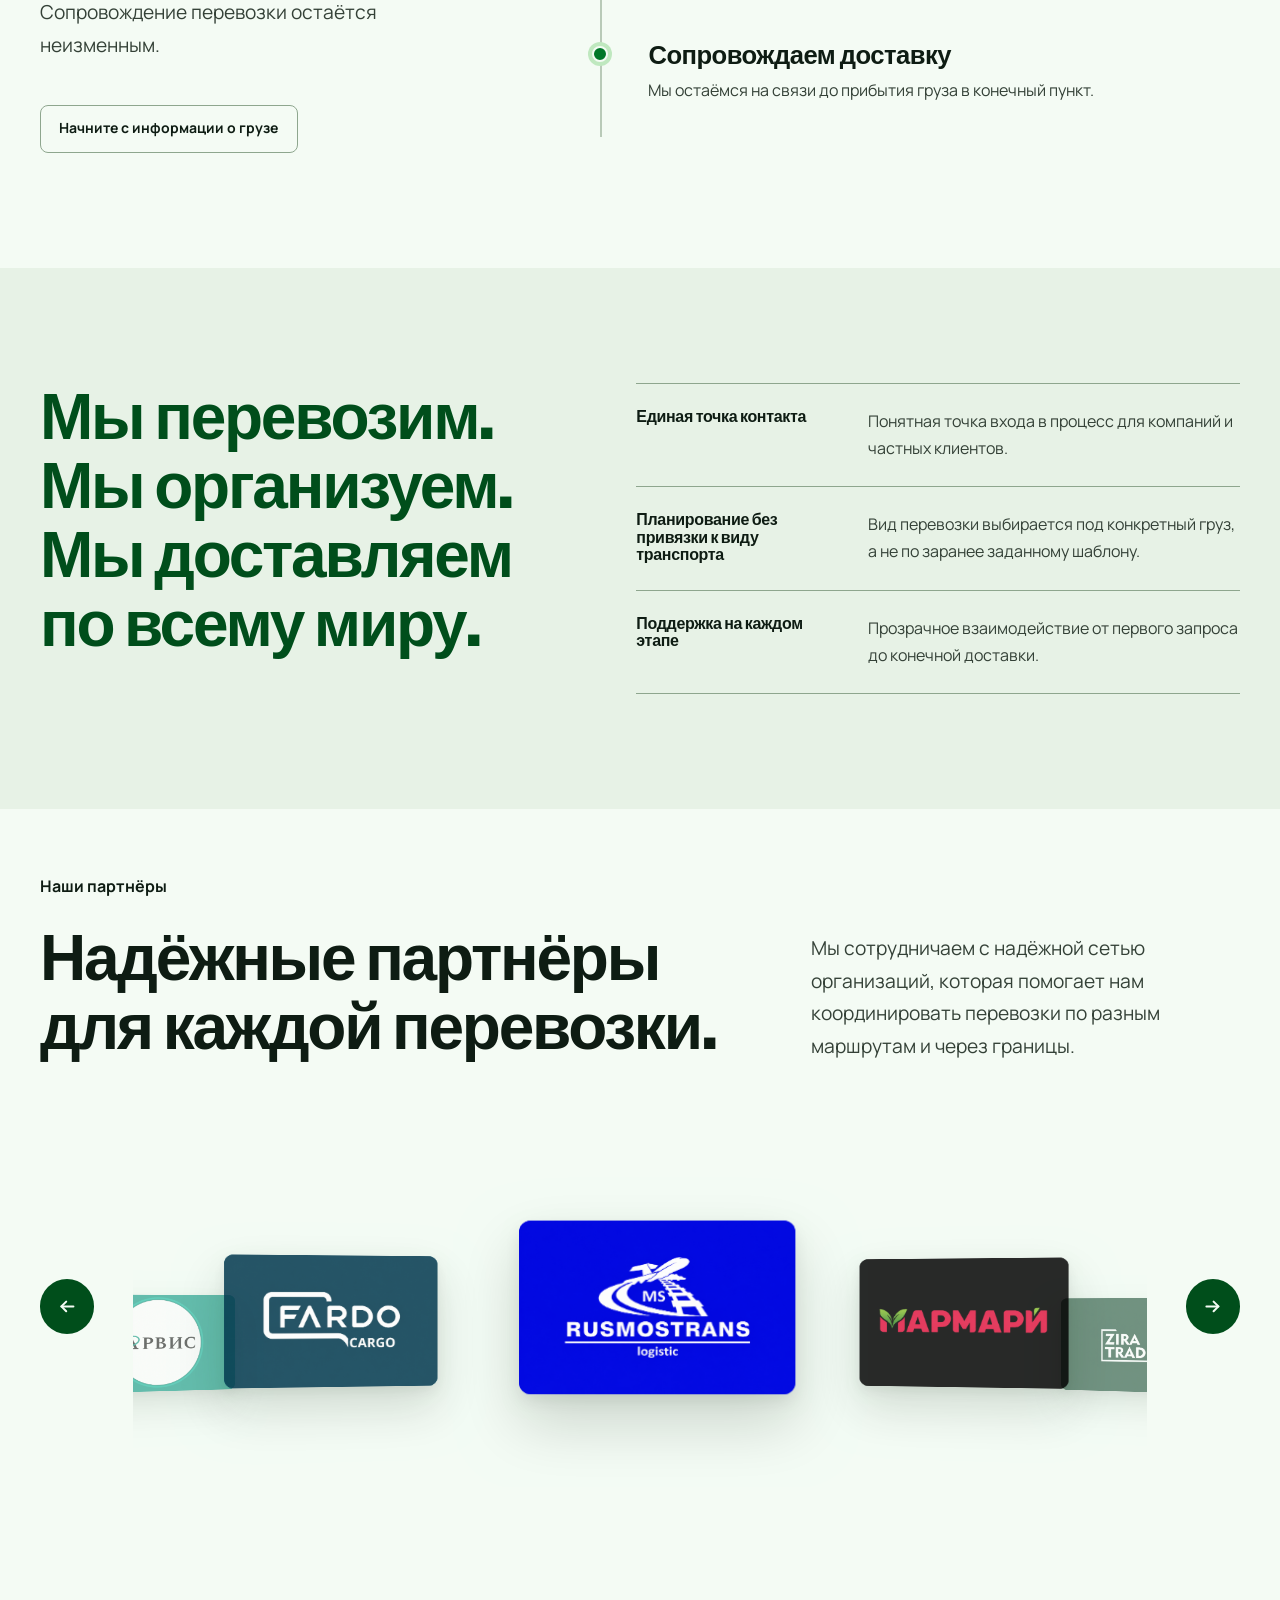
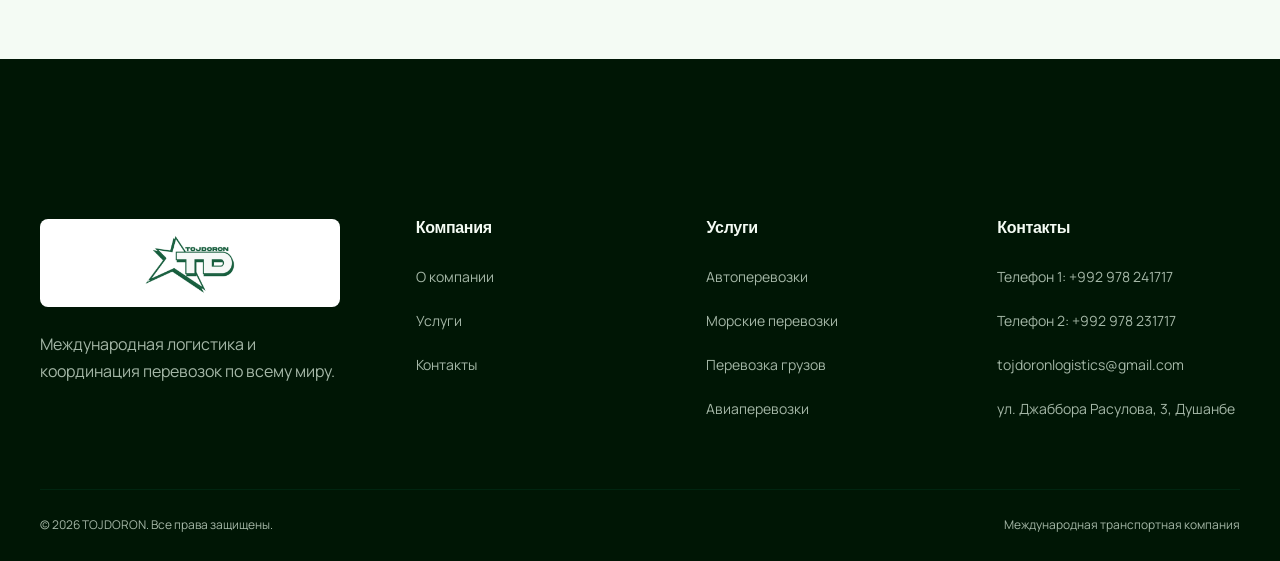
==== commit 73e02593: "Add company credentials, team, and partner content" ====
--- a/index.html
+++ b/index.html
@@ -34,9 +34,9 @@
         "email": "tojdoronlogistics@gmail.com"
       }
     </script>
-    <link rel="stylesheet" href="index.css?v=normal-scale" />
-    <script src="shared.js?v=page-transition-speed-v7" defer></script>
-    <script src="index.js" defer></script>
+    <link rel="stylesheet" href="index.css?v=partners-loop-v7" />
+    <script src="shared.js?v=russian-copy-v1" defer></script>
+    <script src="index.js?v=partners-loop-v1" defer></script>
   </head>
   <body>
     <!--
@@ -233,7 +233,41 @@
         </div>
       </section>
 
-      <div class="container">
+      <section class="partners-section section--paper-2" id="partners" aria-labelledby="partners-title">
+        <div class="container">
+          <div class="partners-section__heading" data-reveal>
+            <div>
+              <p class="eyebrow"><span></span> Our partners</p>
+              <h2 id="partners-title">Trusted connections behind every shipment.</h2>
+            </div>
+            <p class="section-intro">We work with a trusted network of organizations that helps us coordinate cargo across routes and borders.</p>
+          </div>
+
+          <div class="partner-loop" data-partner-loop aria-label="TOJDORON partner organizations" data-reveal>
+            <button class="partner-loop__button partner-loop__button--prev" type="button" data-partner-loop-dir="-1" aria-label="Show previous partners">
+              <span aria-hidden="true"><svg viewBox="0 0 48 48" fill="none"><path d="M34 24H14" /><path d="M22 16 14 24l8 8" /></svg></span>
+            </button>
+            <div class="partner-loop__shell">
+              <div class="partner-loop__stage" tabindex="0" aria-label="TOJDORON partner logos">
+                <div class="partner-loop__track">
+                  <article class="partner-loop__card" style="--i:0; --partner-card-bg:#0b607b"><img src="assets/partners/fardo-cargo-card.png" alt="Fardo Cargo partner logo" width="1536" height="1024" /></article>
+                  <article class="partner-loop__card" style="--i:1; --partner-card-bg:#1717ed"><img src="assets/partners/rusmostrans-card.png" alt="Rusmostrans partner logo" width="1536" height="1024" /></article>
+                  <article class="partner-loop__card" style="--i:2; --partner-card-bg:#050505"><img src="assets/partners/armark-card.png" alt="Armark partner logo" width="1536" height="1024" /></article>
+                  <article class="partner-loop__card" style="--i:3; --partner-card-bg:#0f472a"><img src="assets/partners/zira-trade-card.png" alt="Zira Trade partner logo" width="1536" height="1024" /></article>
+                  <article class="partner-loop__card" style="--i:4; --partner-card-bg:#fff"><img src="assets/partners/pomcap-card.png" alt="Pomcap partner logo" width="1536" height="1024" /></article>
+                  <article class="partner-loop__card" style="--i:5; --partner-card-bg:#fff"><img src="assets/partners/symphony-residence-card.png" alt="Symphony Residence partner logo" width="1536" height="1024" /></article>
+                  <article class="partner-loop__card" style="--i:6; --partner-card-bg:#039e87"><img src="assets/partners/arvis-card.png" alt="Arvis partner logo" width="1536" height="1024" /></article>
+                </div>
+              </div>
+            </div>
+            <button class="partner-loop__button partner-loop__button--next" type="button" data-partner-loop-dir="1" aria-label="Show next partners">
+              <span aria-hidden="true"><svg viewBox="0 0 48 48" fill="none"><path d="M14 24H34" /><path d="M26 16 34 24l-8 8" /></svg></span>
+            </button>
+          </div>
+        </div>
+      </section>
+
+      <div class="container cta-band-shell">
         <section class="cta-band" aria-labelledby="home-cta-title" data-reveal>
           <div>
             <h2 id="home-cta-title">Have cargo to move?</h2>
--- a/index.css
+++ b/index.css
@@ -1,6 +1,6 @@
 /* Hallmark · macrostructure: Route Ledger · tone: assured editorial · anchor hue: forest green */
 /* Hallmark · pre-emit critique: P5 H5 E4 S5 R4 V5 */
-@import url("shared.css?v=page-transition-speed-v7");
+@import url("shared.css?v=cta-spacing-v1");
 
 .home-hero {
   --hero-route-height: 8.5rem;
@@ -530,6 +530,156 @@
   color: var(--color-ink-2);
 }
 
+.partners-section {
+  position: relative;
+  overflow: clip;
+  scroll-margin-top: 7.5rem;
+  padding-top: clamp(2rem, 5vw, 4rem);
+  background: var(--color-paper);
+}
+
+.partners-section__heading {
+  display: grid;
+  grid-template-columns: minmax(0, 1fr) minmax(16rem, 0.58fr);
+  align-items: end;
+  gap: var(--space-xl);
+  margin-bottom: var(--space-3xl);
+}
+
+.partners-section__heading .eyebrow {
+  margin-bottom: var(--space-lg);
+  color: var(--color-ink);
+  font-weight: 700;
+}
+
+.partners-section__heading h2 {
+  max-width: 16ch;
+  margin-bottom: 0;
+  color: var(--color-ink);
+  font-size: var(--text-3xl);
+  font-weight: 700;
+}
+
+.partners-section__heading > .section-intro {
+  margin-bottom: 0;
+  color: var(--color-ink-2);
+}
+
+.partner-loop {
+  display: grid;
+  grid-template-columns: auto minmax(0, 1fr) auto;
+  align-items: center;
+  gap: clamp(2rem, 3vw, 3rem);
+}
+
+.partner-loop__shell {
+  min-width: 0;
+  overflow: hidden;
+  border-radius: var(--radius-md);
+}
+
+.partner-loop__stage {
+  position: relative;
+  min-height: 360px;
+  overflow: hidden;
+  perspective: 1500px;
+  perspective-origin: 50% 50%;
+  touch-action: pan-y;
+}
+
+.partner-loop__track {
+  position: relative;
+  width: 100%;
+  height: 360px;
+  transform-style: preserve-3d;
+}
+
+.partner-loop__card {
+  position: absolute;
+  top: 50%;
+  left: 50%;
+  display: grid;
+  width: 280px;
+  height: 176px;
+  padding: 0;
+  place-items: center;
+  min-width: 0;
+  min-height: 0;
+  border: 0;
+  border-radius: var(--radius-md);
+  overflow: hidden;
+  background: var(--partner-card-bg, #fff);
+  box-shadow: 0 1.8rem 3.8rem color-mix(in oklch, var(--color-dark) 16%, transparent), 0 0.45rem 1rem color-mix(in oklch, var(--color-dark) 8%, transparent);
+  backface-visibility: hidden;
+  opacity: 0;
+  transform: translate(-50%, -50%) scale(0.01);
+  transform-origin: center center;
+  transition: box-shadow var(--dur-fast) var(--ease-out), filter var(--dur-fast) var(--ease-out);
+  will-change: transform, opacity;
+}
+
+.partner-loop__card img {
+  display: block;
+  min-width: 0;
+  min-height: 0;
+  width: 100%;
+  height: 100%;
+  max-width: 100%;
+  max-height: 100%;
+  object-fit: cover;
+  object-position: center;
+  transform: none;
+}
+
+.partner-loop__card:hover {
+  box-shadow: 0 2rem 4.2rem color-mix(in oklch, var(--color-dark) 20%, transparent), 0 0.6rem 1.2rem color-mix(in oklch, var(--color-dark) 10%, transparent);
+  filter: saturate(1.02);
+}
+
+.partner-loop__button {
+  display: inline-grid;
+  width: 3.4rem;
+  height: 3.4rem;
+  place-items: center;
+  border: 0;
+  border-radius: var(--radius-round);
+  background: var(--color-accent-strong);
+  color: var(--color-accent-ink);
+  cursor: pointer;
+  transition: background-color var(--dur-fast) var(--ease-out), transform var(--dur-fast) var(--ease-out), box-shadow var(--dur-fast) var(--ease-out);
+}
+
+.partner-loop__button > span {
+  display: inline-flex;
+  width: 1.8rem;
+  height: 1.8rem;
+  align-items: center;
+  justify-content: center;
+}
+
+.partner-loop__button svg {
+  width: 100%;
+  height: 100%;
+  fill: none;
+  stroke: currentColor;
+  stroke-linecap: round;
+  stroke-linejoin: round;
+  stroke-width: 3.4;
+}
+
+.partner-loop__button:hover,
+.partner-loop__button:focus-visible {
+  background: var(--color-accent);
+  box-shadow: 0 0.7rem 1.5rem color-mix(in oklch, var(--color-accent) 24%, transparent);
+  transform: translateY(-0.1rem);
+}
+
+.partner-loop__button:focus-visible,
+.partner-loop__stage:focus-visible {
+  outline: var(--rule-medium) solid var(--color-accent);
+  outline-offset: 0.3rem;
+}
+
 @media (max-width: 62rem) {
   .home-intro__grid,
   .route-process__layout,
@@ -611,6 +761,36 @@
   .services-showcase__head {
     grid-template-columns: minmax(0, 1fr);
   }
+
+  .partners-section__heading {
+    grid-template-columns: minmax(0, 1fr);
+    align-items: start;
+    margin-bottom: var(--space-lg);
+  }
+
+  .partner-loop {
+    grid-template-columns: minmax(0, 1fr);
+  }
+
+  .partner-loop__button {
+    display: none;
+  }
+
+  .partner-loop__stage {
+    min-height: 240px;
+    perspective: 1220px;
+  }
+
+  .partner-loop__track {
+    height: 240px;
+  }
+
+  .partner-loop__card {
+    width: 164px;
+    height: 106px;
+    padding: 0;
+    border-radius: var(--radius-sm);
+  }
 }
 
 @media (max-width: 36rem) {
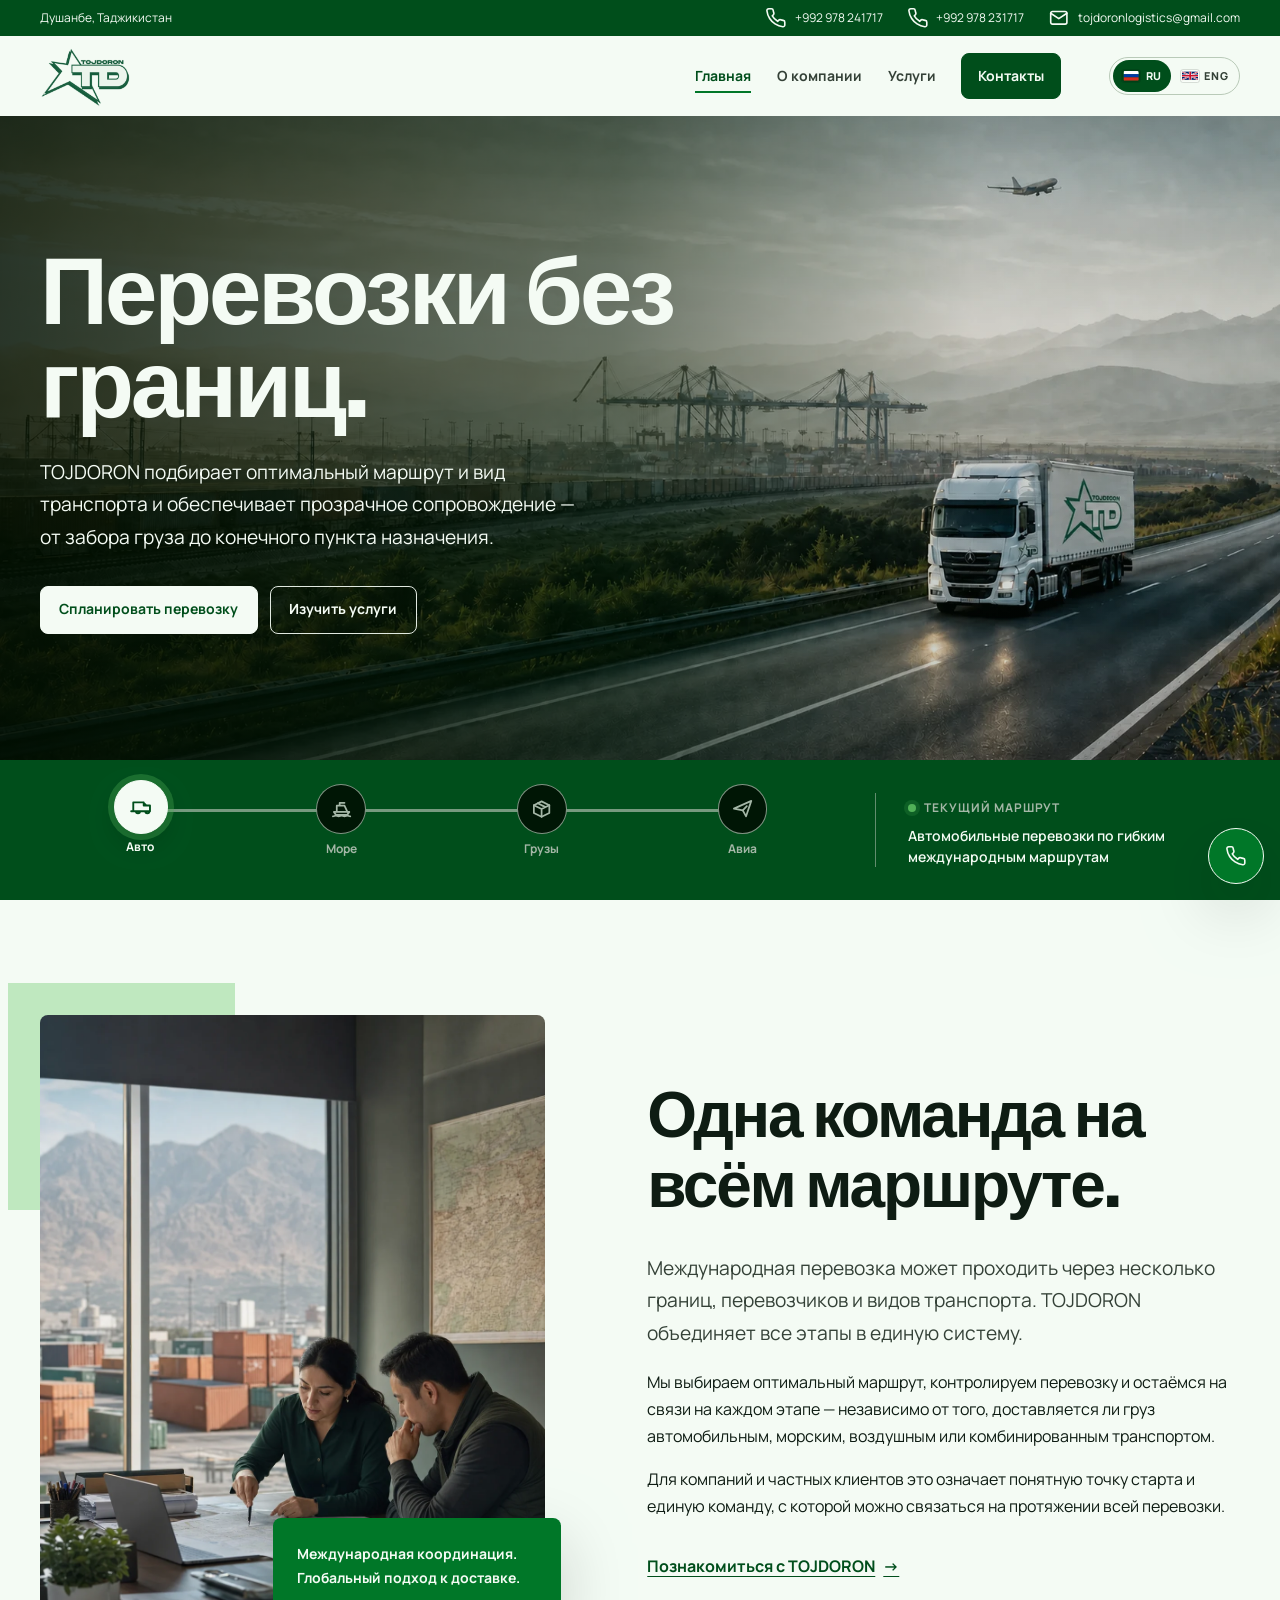
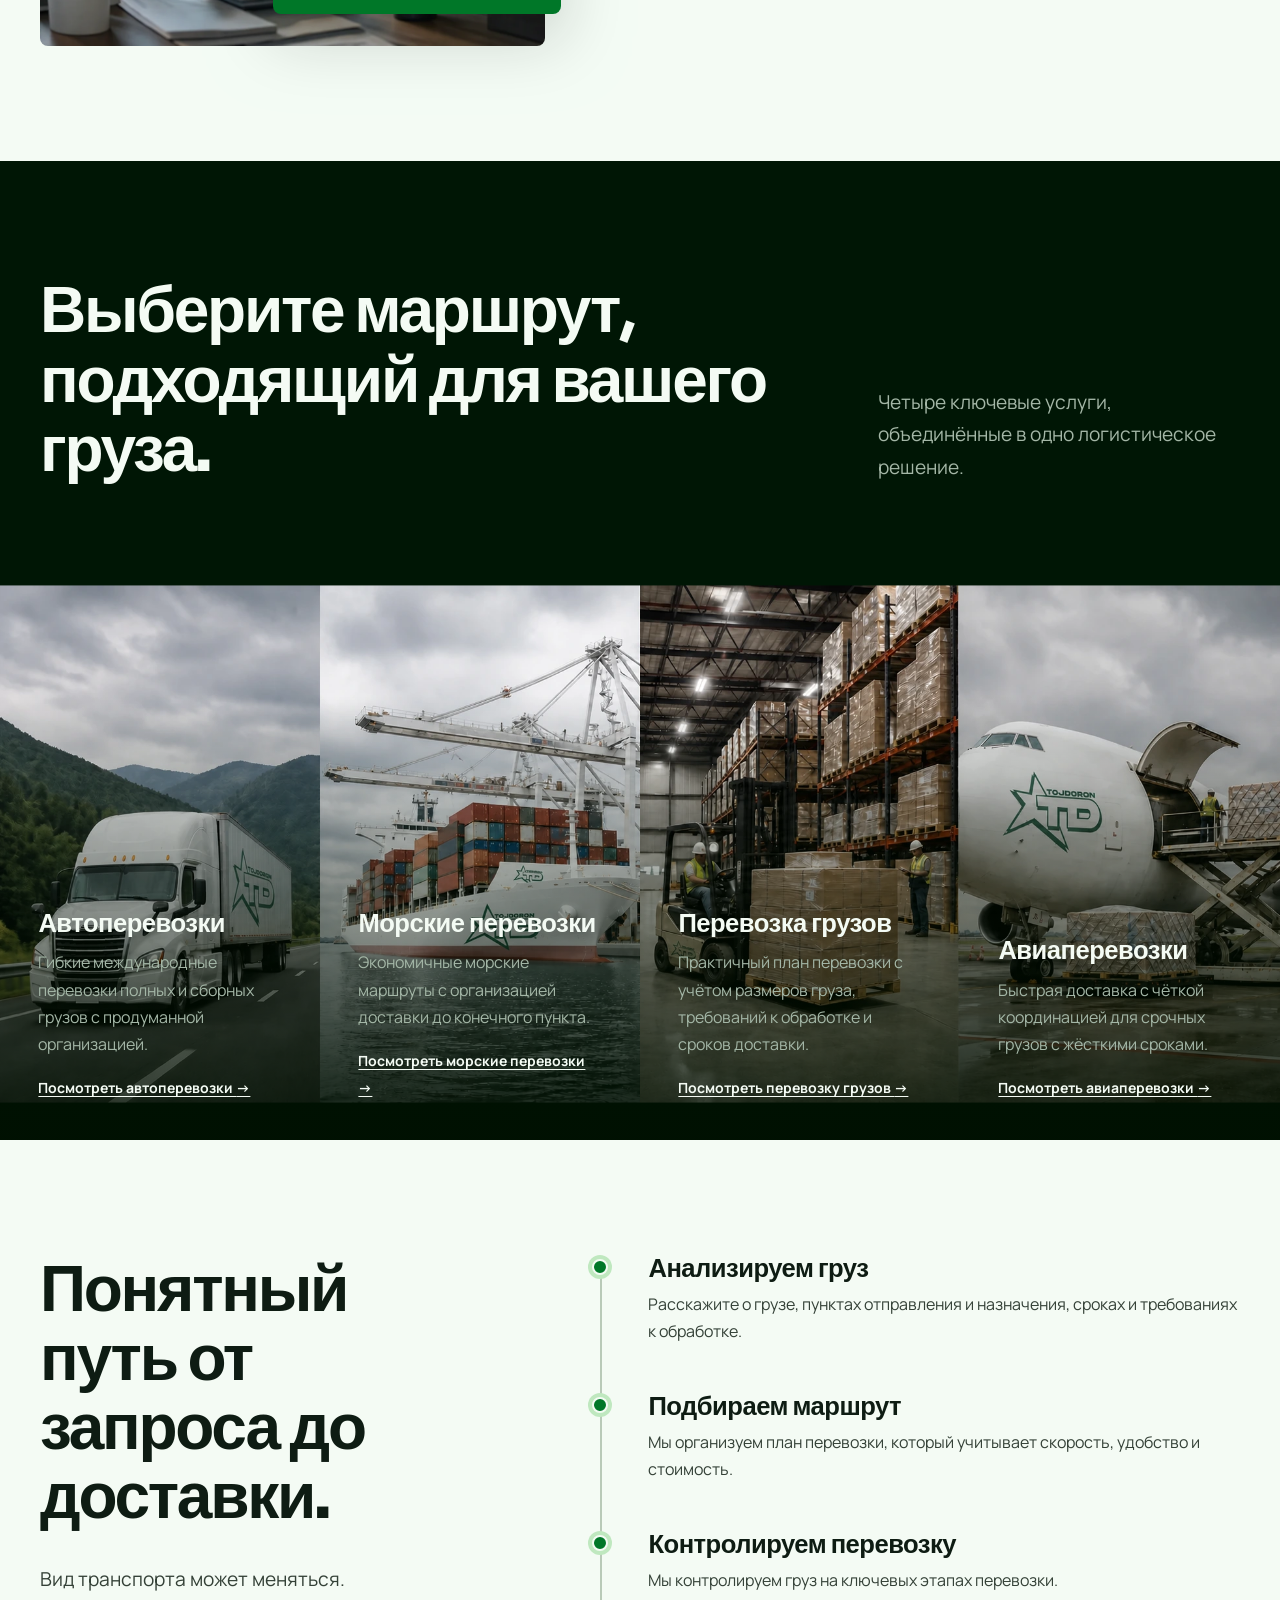
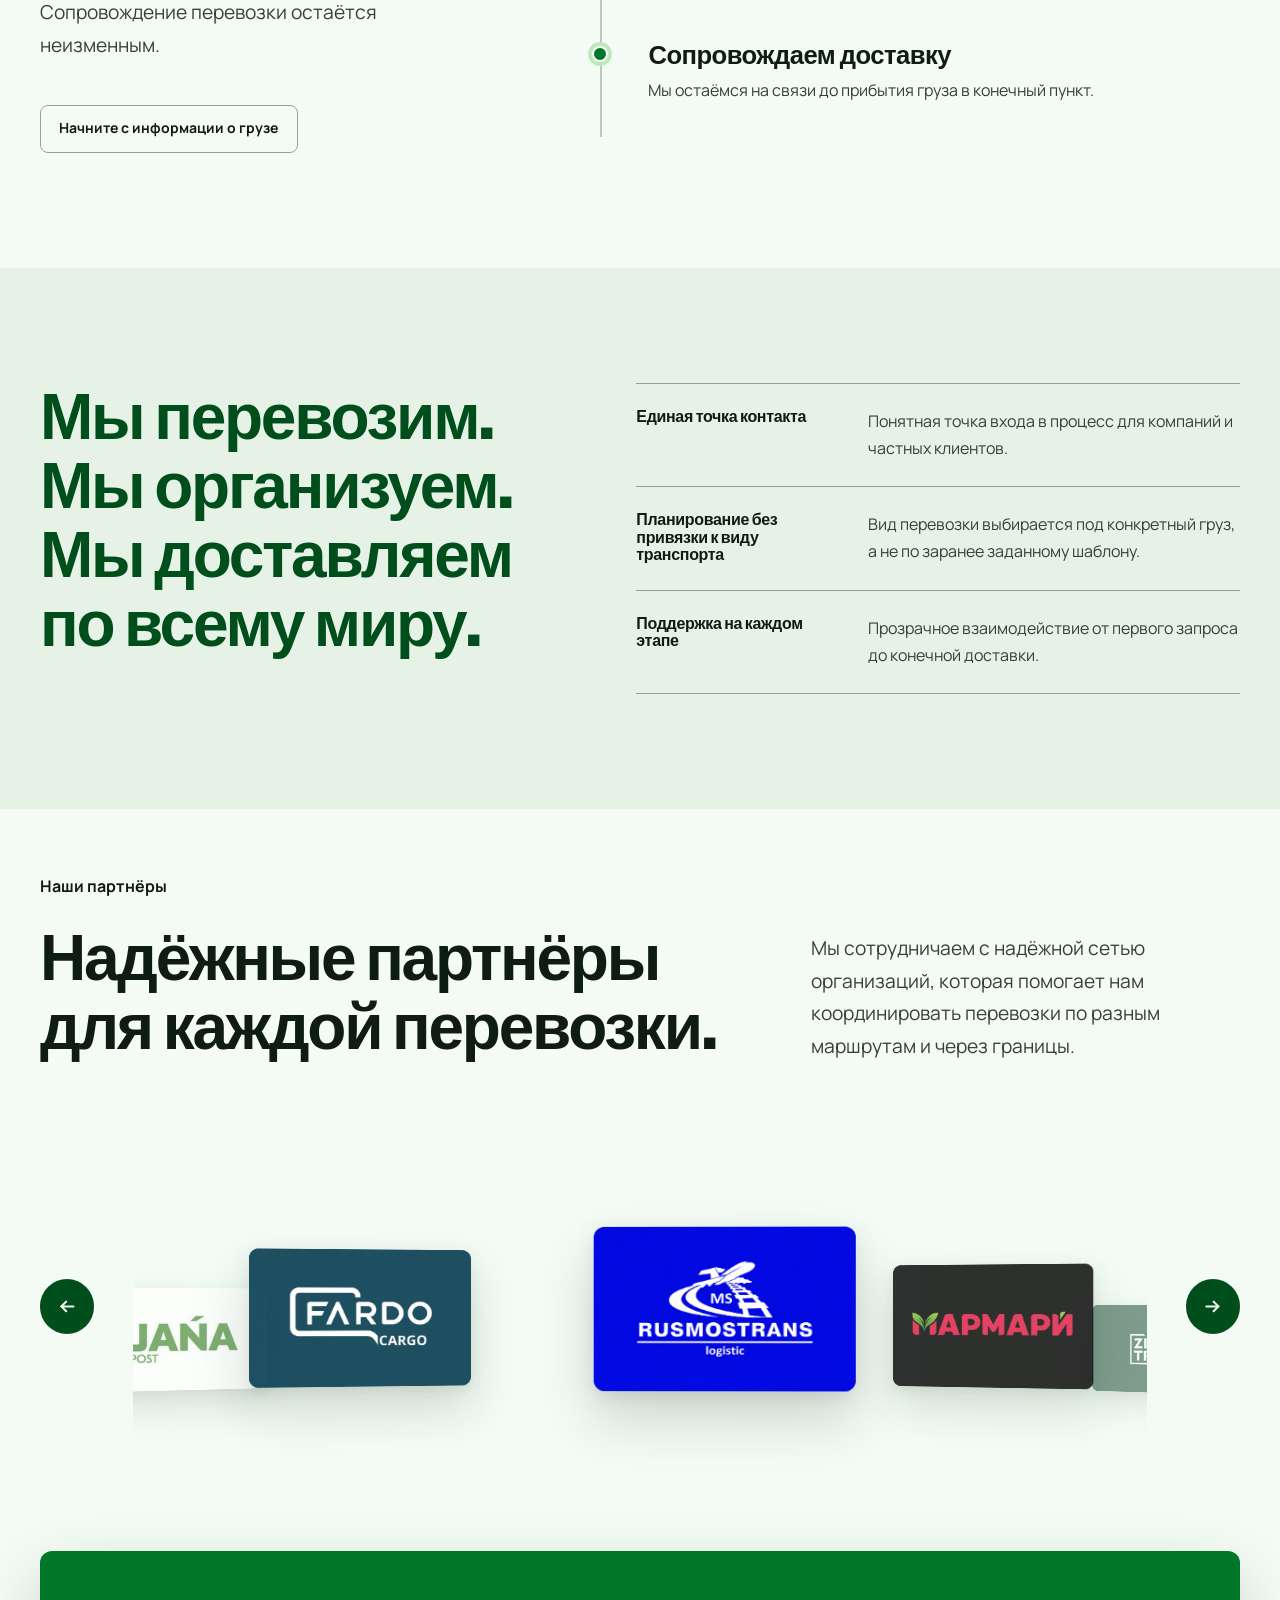
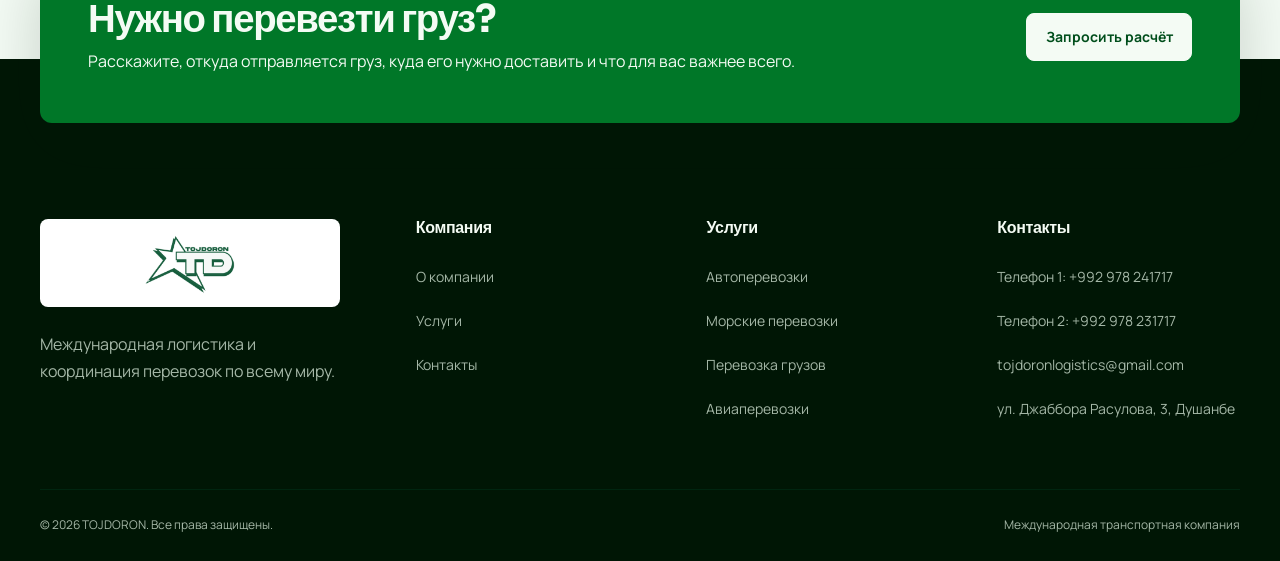
==== commit 87781504: "Add team members and partner logos" ====
--- a/index.html
+++ b/index.html
@@ -34,8 +34,8 @@
         "email": "tojdoronlogistics@gmail.com"
       }
     </script>
-    <link rel="stylesheet" href="index.css?v=partners-loop-v7" />
-    <script src="shared.js?v=russian-copy-v1" defer></script>
+    <link rel="stylesheet" href="index.css?v=partners-loop-v8" />
+    <script src="shared.js?v=russian-copy-v2" defer></script>
     <script src="index.js?v=partners-loop-v1" defer></script>
   </head>
   <body>
@@ -257,6 +257,9 @@
                   <article class="partner-loop__card" style="--i:4; --partner-card-bg:#fff"><img src="assets/partners/pomcap-card.png" alt="Pomcap partner logo" width="1536" height="1024" /></article>
                   <article class="partner-loop__card" style="--i:5; --partner-card-bg:#fff"><img src="assets/partners/symphony-residence-card.png" alt="Symphony Residence partner logo" width="1536" height="1024" /></article>
                   <article class="partner-loop__card" style="--i:6; --partner-card-bg:#039e87"><img src="assets/partners/arvis-card.png" alt="Arvis partner logo" width="1536" height="1024" /></article>
+                  <article class="partner-loop__card" style="--i:7; --partner-card-bg:#fff"><img src="assets/partners/rahmat-tea-card.png" alt="Rahmat Tea partner logo" width="1536" height="1024" /></article>
+                  <article class="partner-loop__card" style="--i:8; --partner-card-bg:#9a0809"><img src="assets/partners/avrang-card.png" alt="Avrang partner logo" width="1536" height="1024" /></article>
+                  <article class="partner-loop__card" style="--i:9; --partner-card-bg:#fff"><img src="assets/partners/jana-post-card.png" alt="Jana Post partner logo" width="1536" height="1024" /></article>
                 </div>
               </div>
             </div>
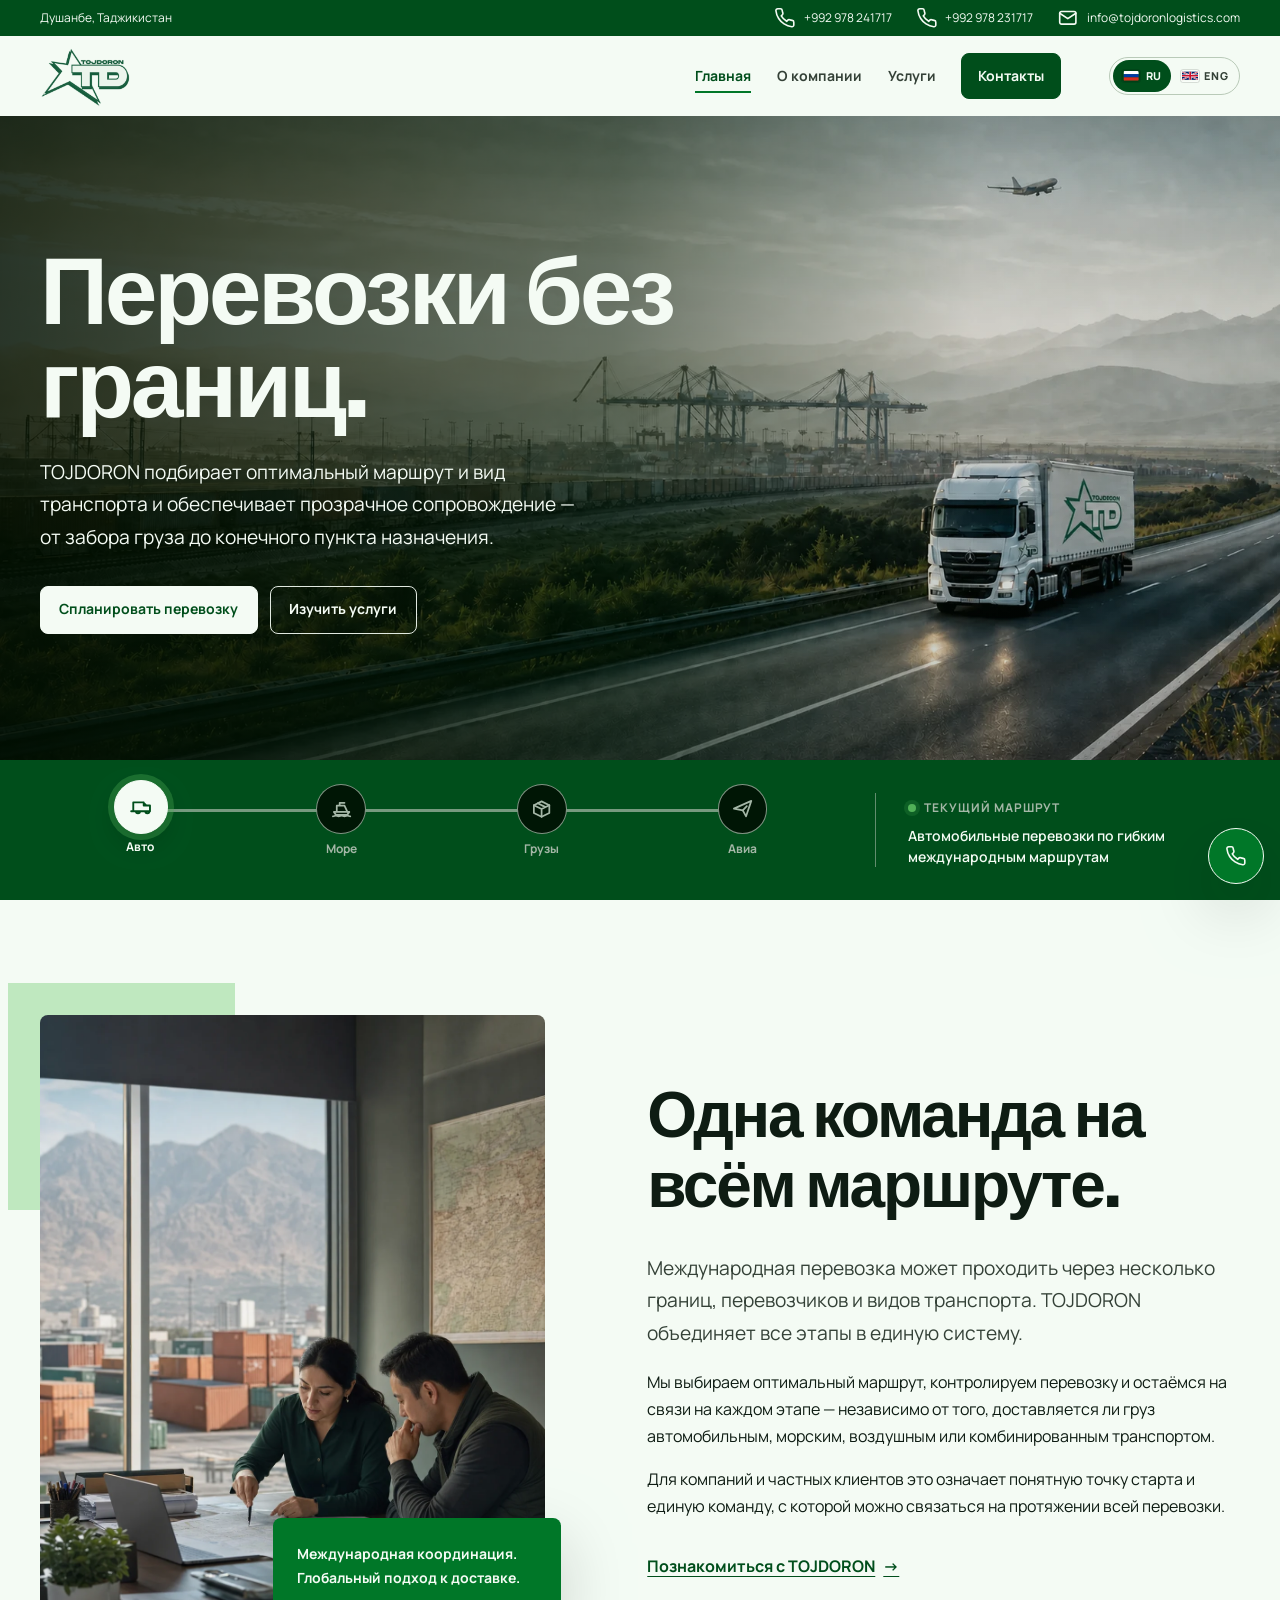
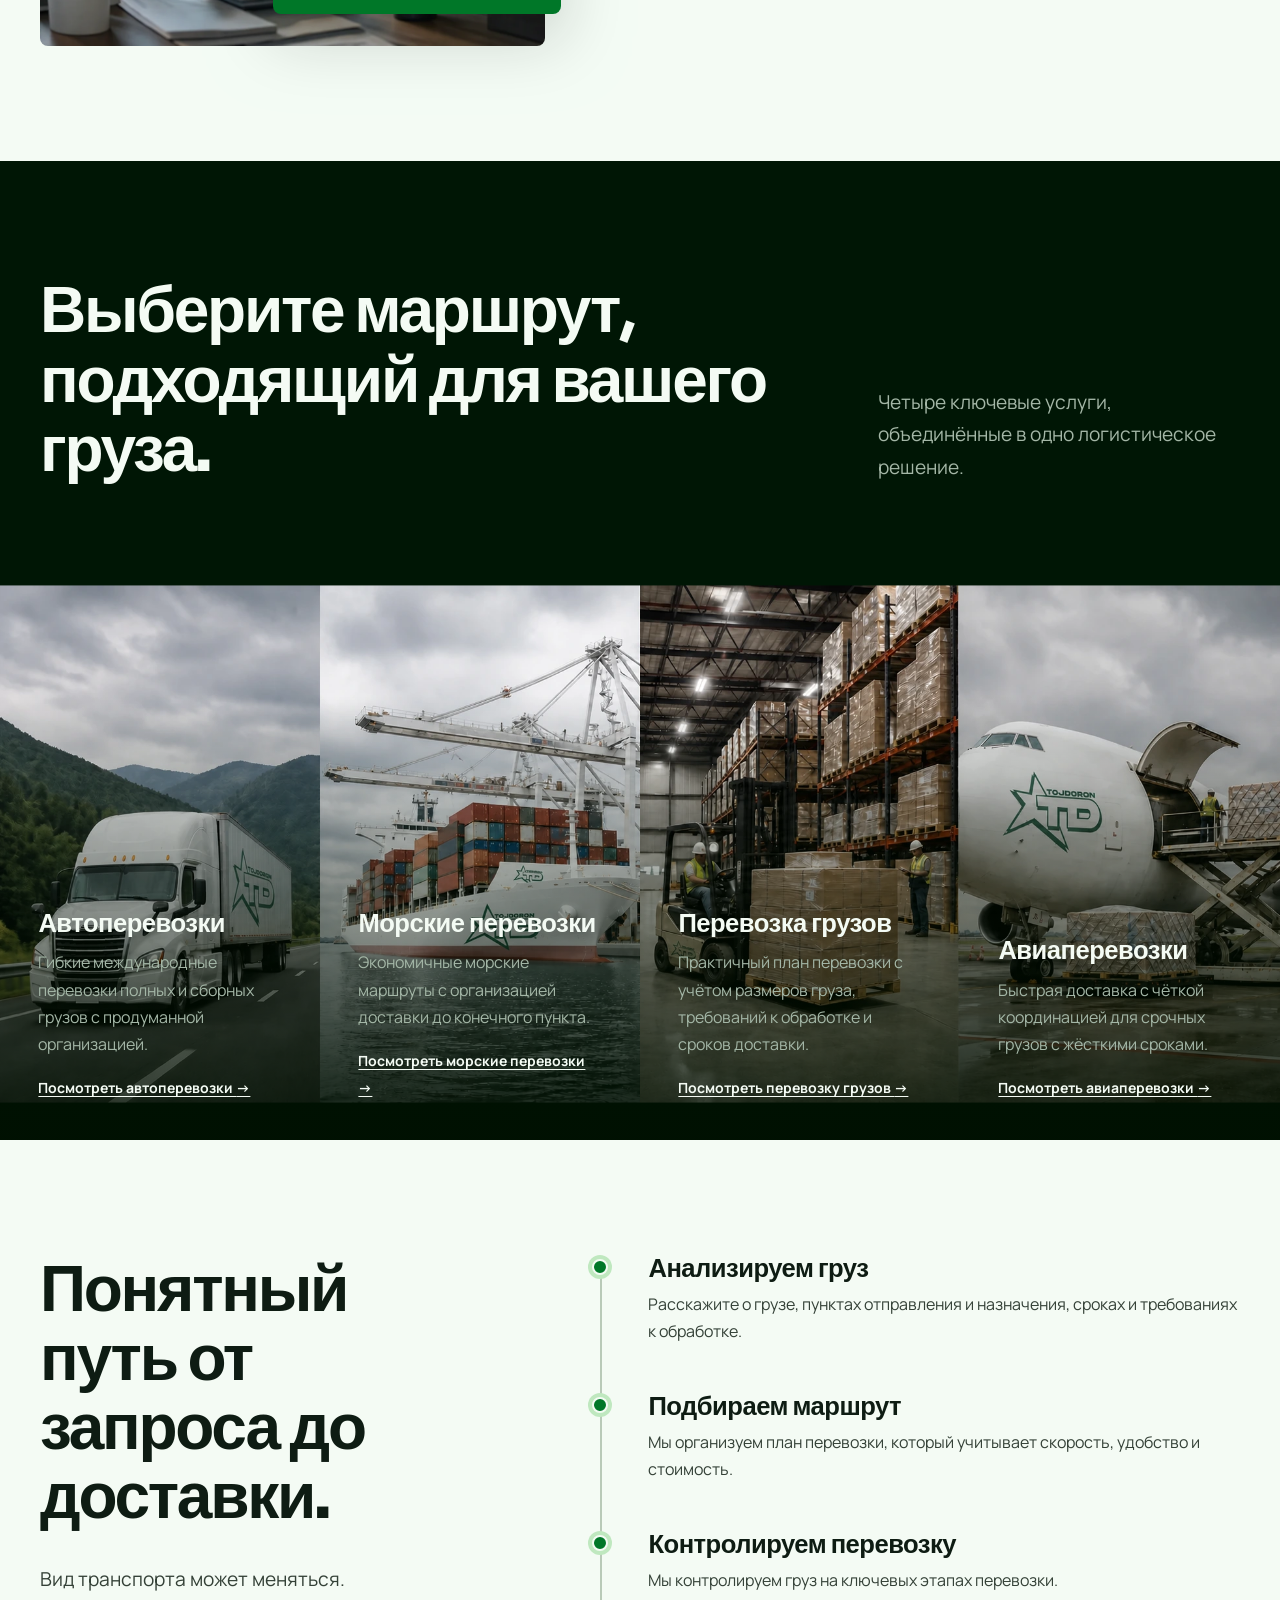
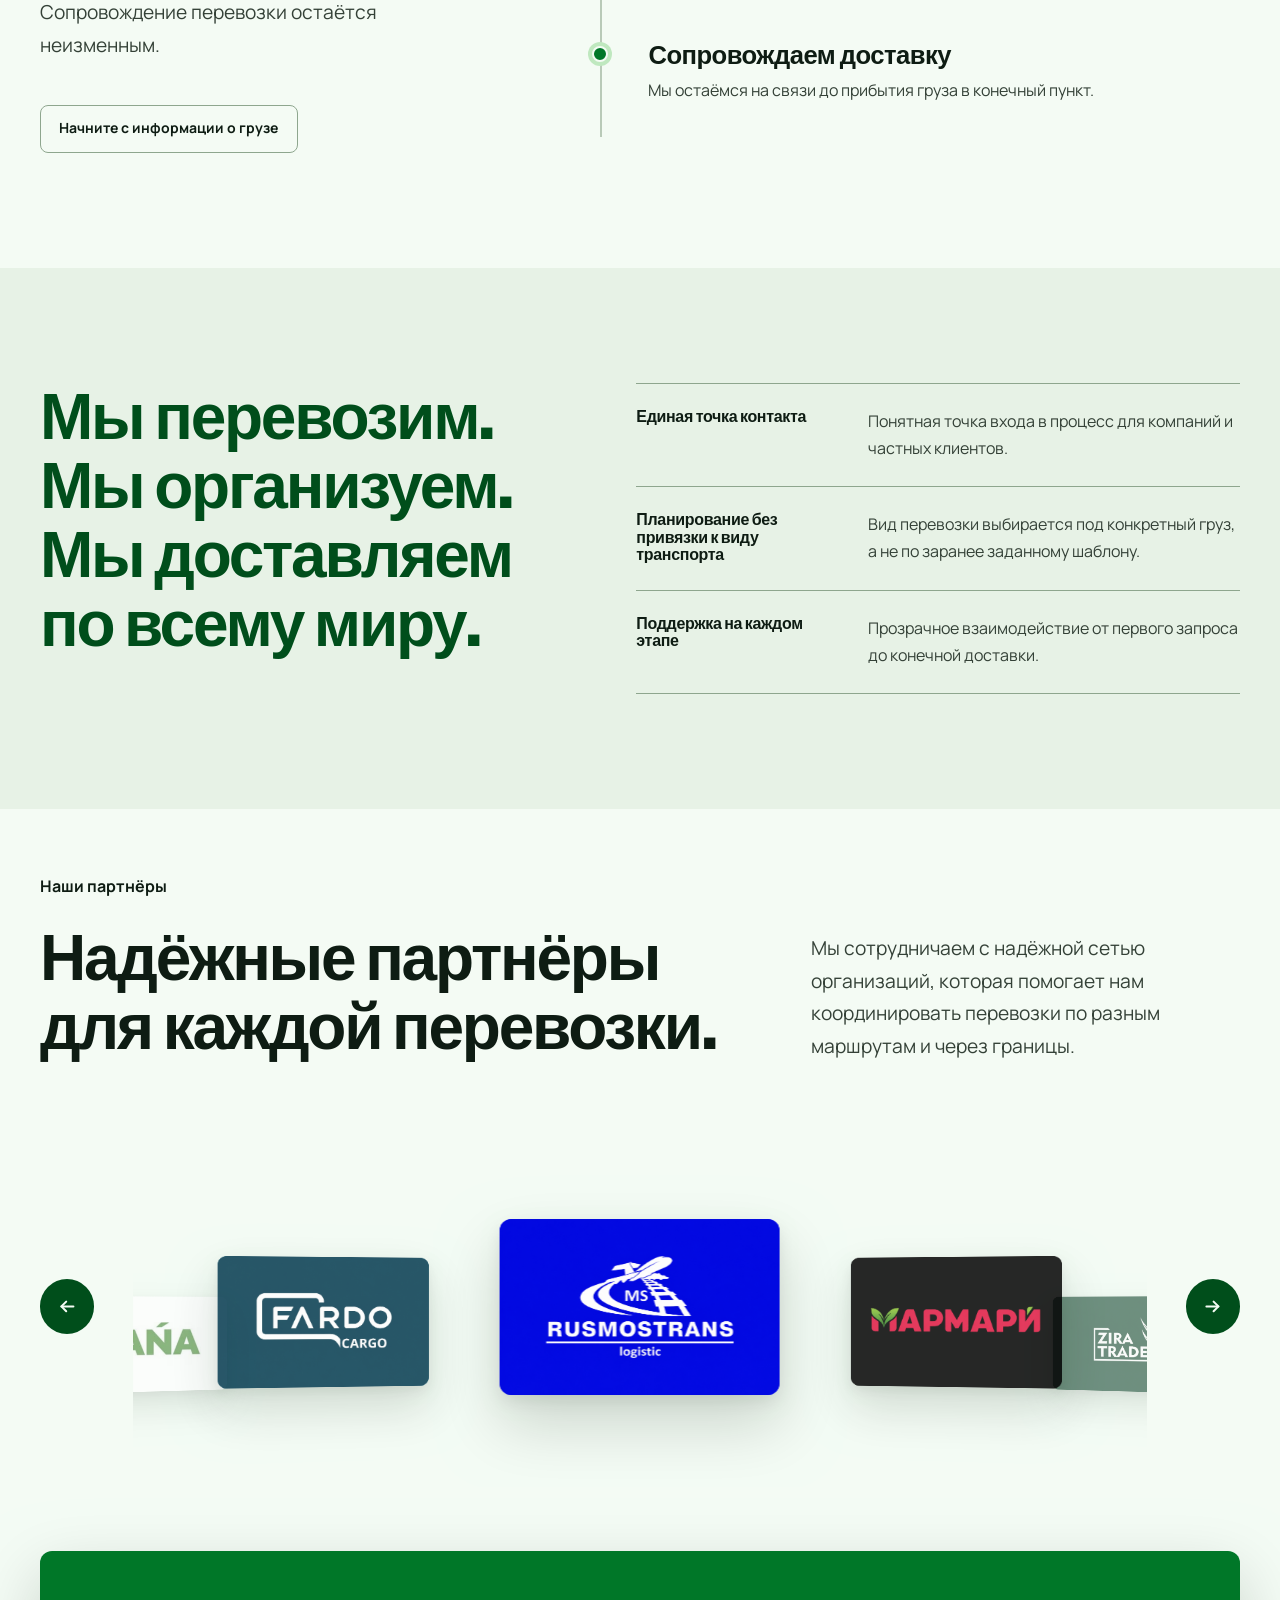
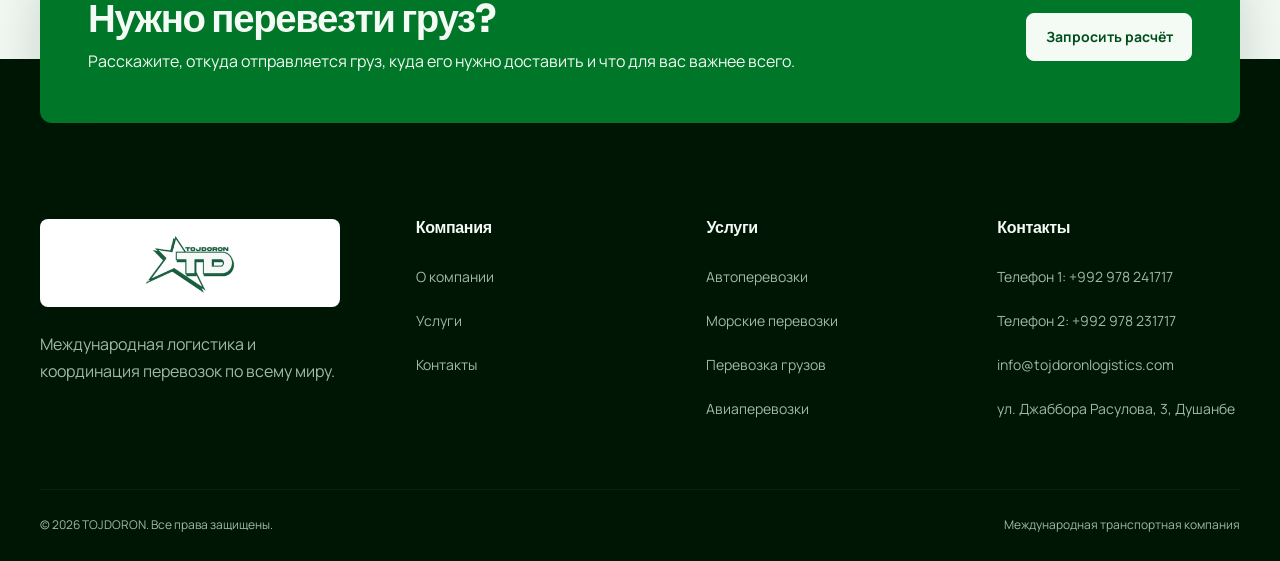
==== commit 28b7aeb3: "Update site contact email" ====
--- a/index.html
+++ b/index.html
@@ -31,7 +31,7 @@
           "+992 978 241717",
           "+992 978 231717"
         ],
-        "email": "tojdoronlogistics@gmail.com"
+        "email": "info@tojdoronlogistics.com"
       }
     </script>
     <link rel="stylesheet" href="index.css?v=partners-loop-v8" />
@@ -62,9 +62,9 @@
               <svg class="icon" aria-hidden="true" viewBox="0 0 24 24"><path d="M22 16.9v3a2 2 0 0 1-2.18 2 19.8 19.8 0 0 1-8.63-3.07 19.5 19.5 0 0 1-6-6A19.8 19.8 0 0 1 2.12 4.18 2 2 0 0 1 4.11 2h3a2 2 0 0 1 2 1.72c.13.96.36 1.9.69 2.8a2 2 0 0 1-.45 2.11L8.08 9.9a16 16 0 0 0 6 6l1.27-1.27a2 2 0 0 1 2.11-.45c.9.33 1.84.56 2.8.69A2 2 0 0 1 22 16.9Z" /></svg>
               +992 978 231717
             </a>
-            <a href="mailto:tojdoronlogistics@gmail.com">
+            <a href="mailto:info@tojdoronlogistics.com">
               <svg class="icon" aria-hidden="true" viewBox="0 0 24 24"><rect x="3" y="5" width="18" height="14" rx="2" /><path d="m3 7 9 6 9-6" /></svg>
-              tojdoronlogistics@gmail.com
+              info@tojdoronlogistics.com
             </a>
           </div>
         </div>
@@ -297,7 +297,7 @@
         </div>
         <div>
           <h3>Contact</h3>
-          <ul class="footer-links"><li><a href="tel:+992978241717">Phone 1: +992 978 241717</a></li><li><a href="tel:+992978231717">Phone 2: +992 978 231717</a></li><li><a href="mailto:tojdoronlogistics@gmail.com">tojdoronlogistics@gmail.com</a></li><li><a href="contact.html#location">Jabor Rasulov Street 3, Dushanbe</a></li></ul>
+          <ul class="footer-links"><li><a href="tel:+992978241717">Phone 1: +992 978 241717</a></li><li><a href="tel:+992978231717">Phone 2: +992 978 231717</a></li><li><a href="mailto:info@tojdoronlogistics.com">info@tojdoronlogistics.com</a></li><li><a href="contact.html#location">Jabor Rasulov Street 3, Dushanbe</a></li></ul>
         </div>
       </div>
       <div class="container footer-bottom">
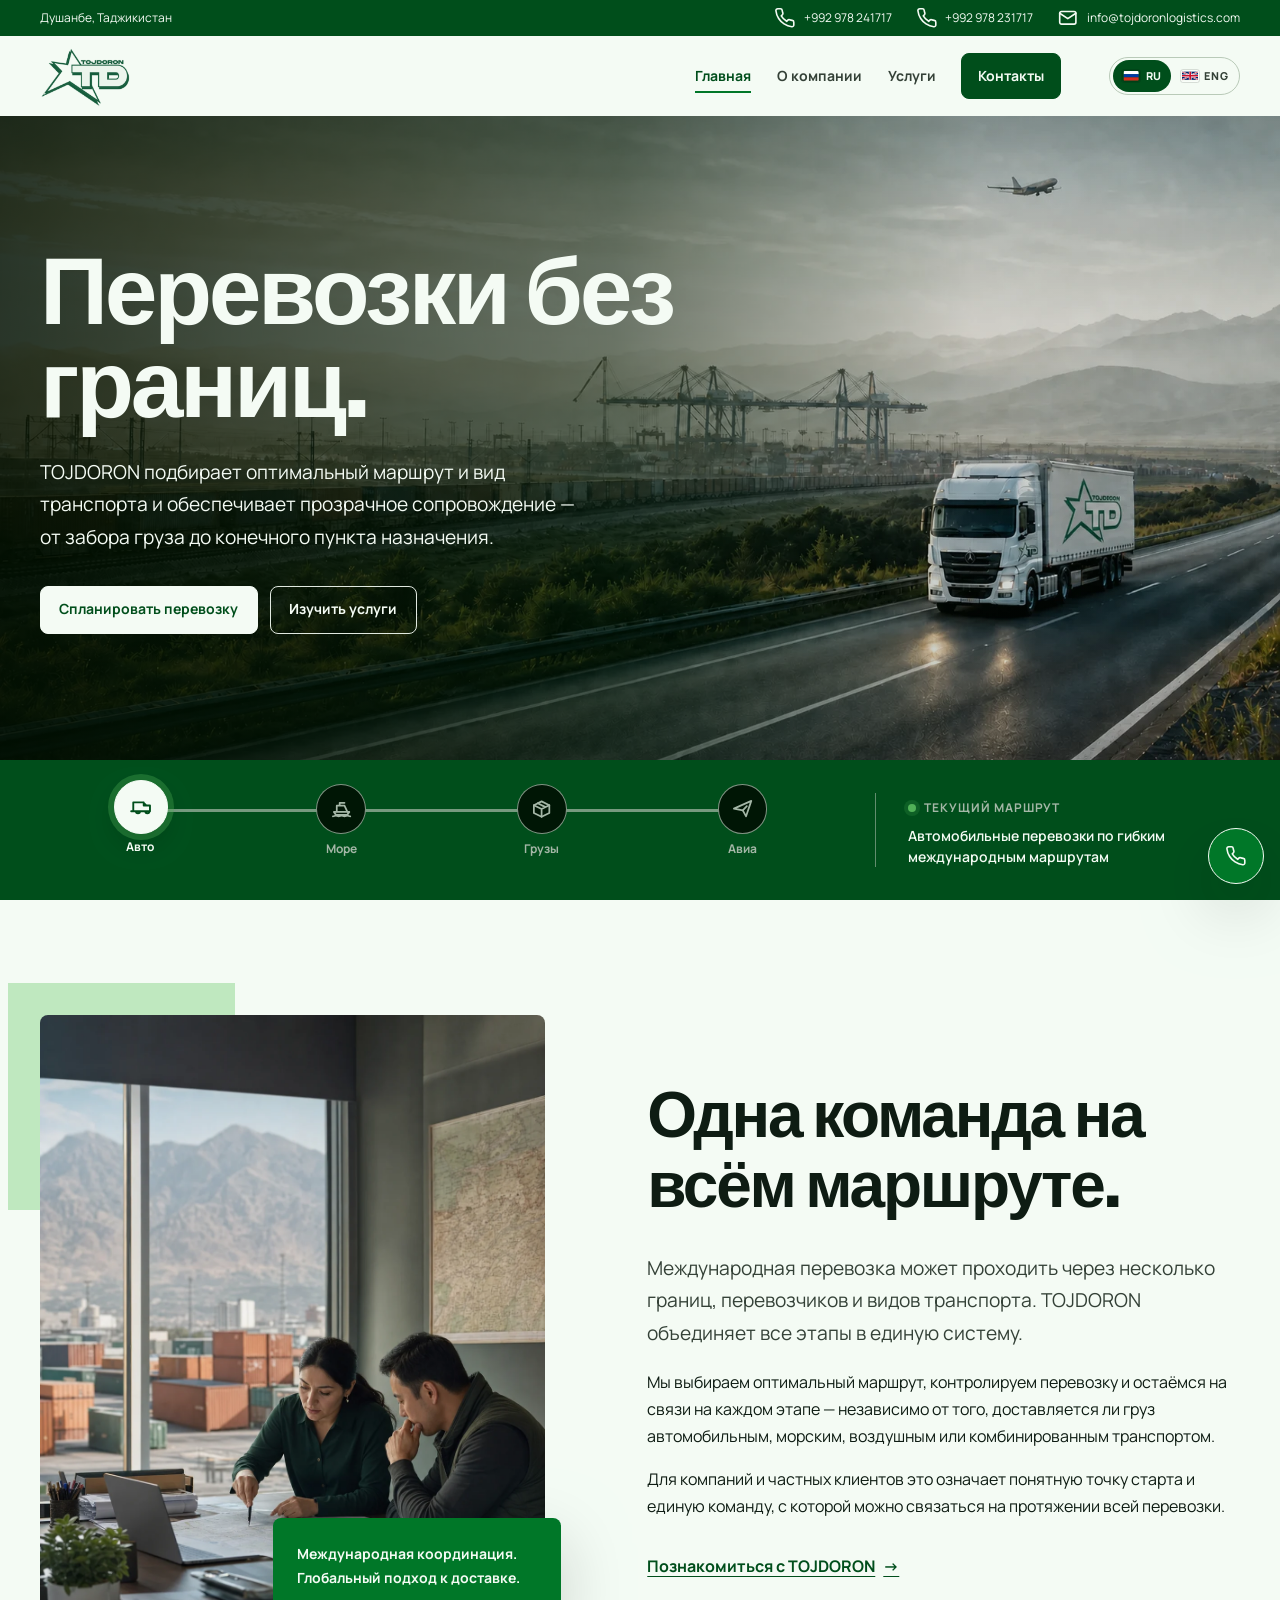
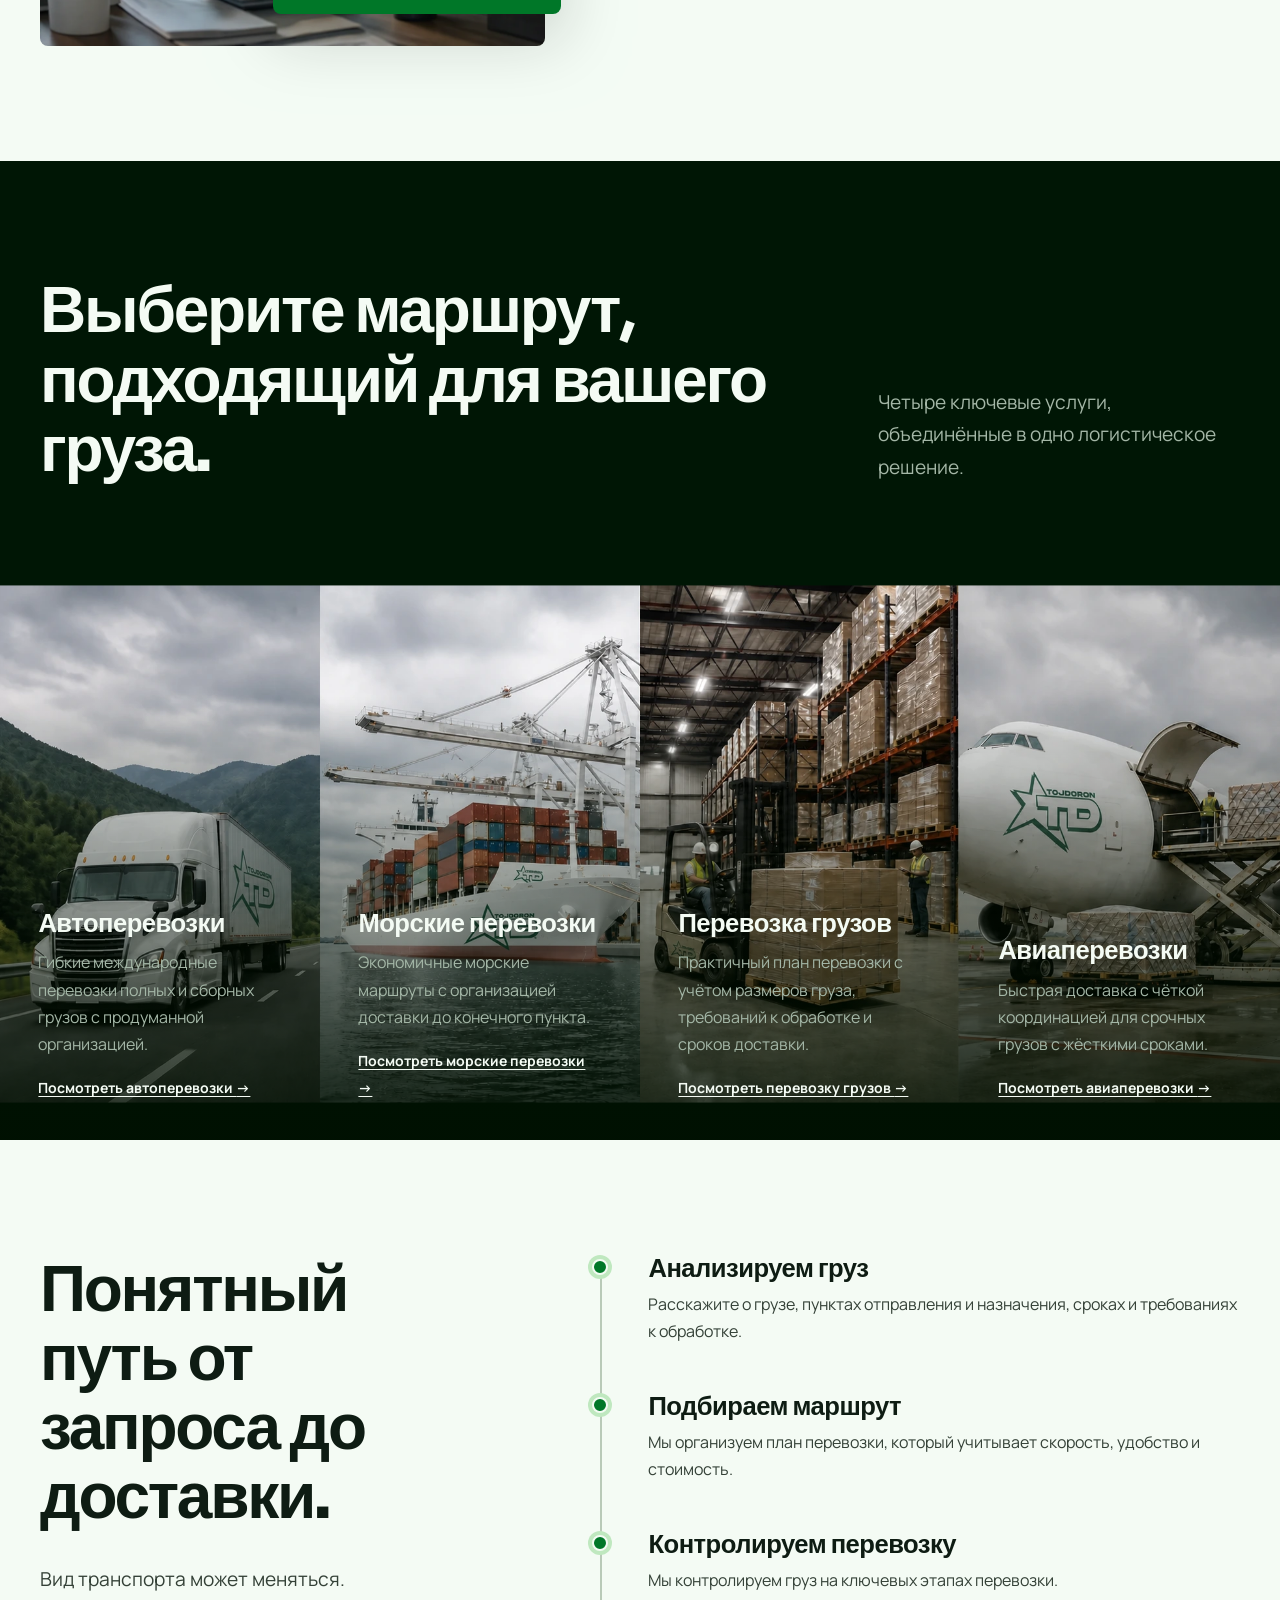
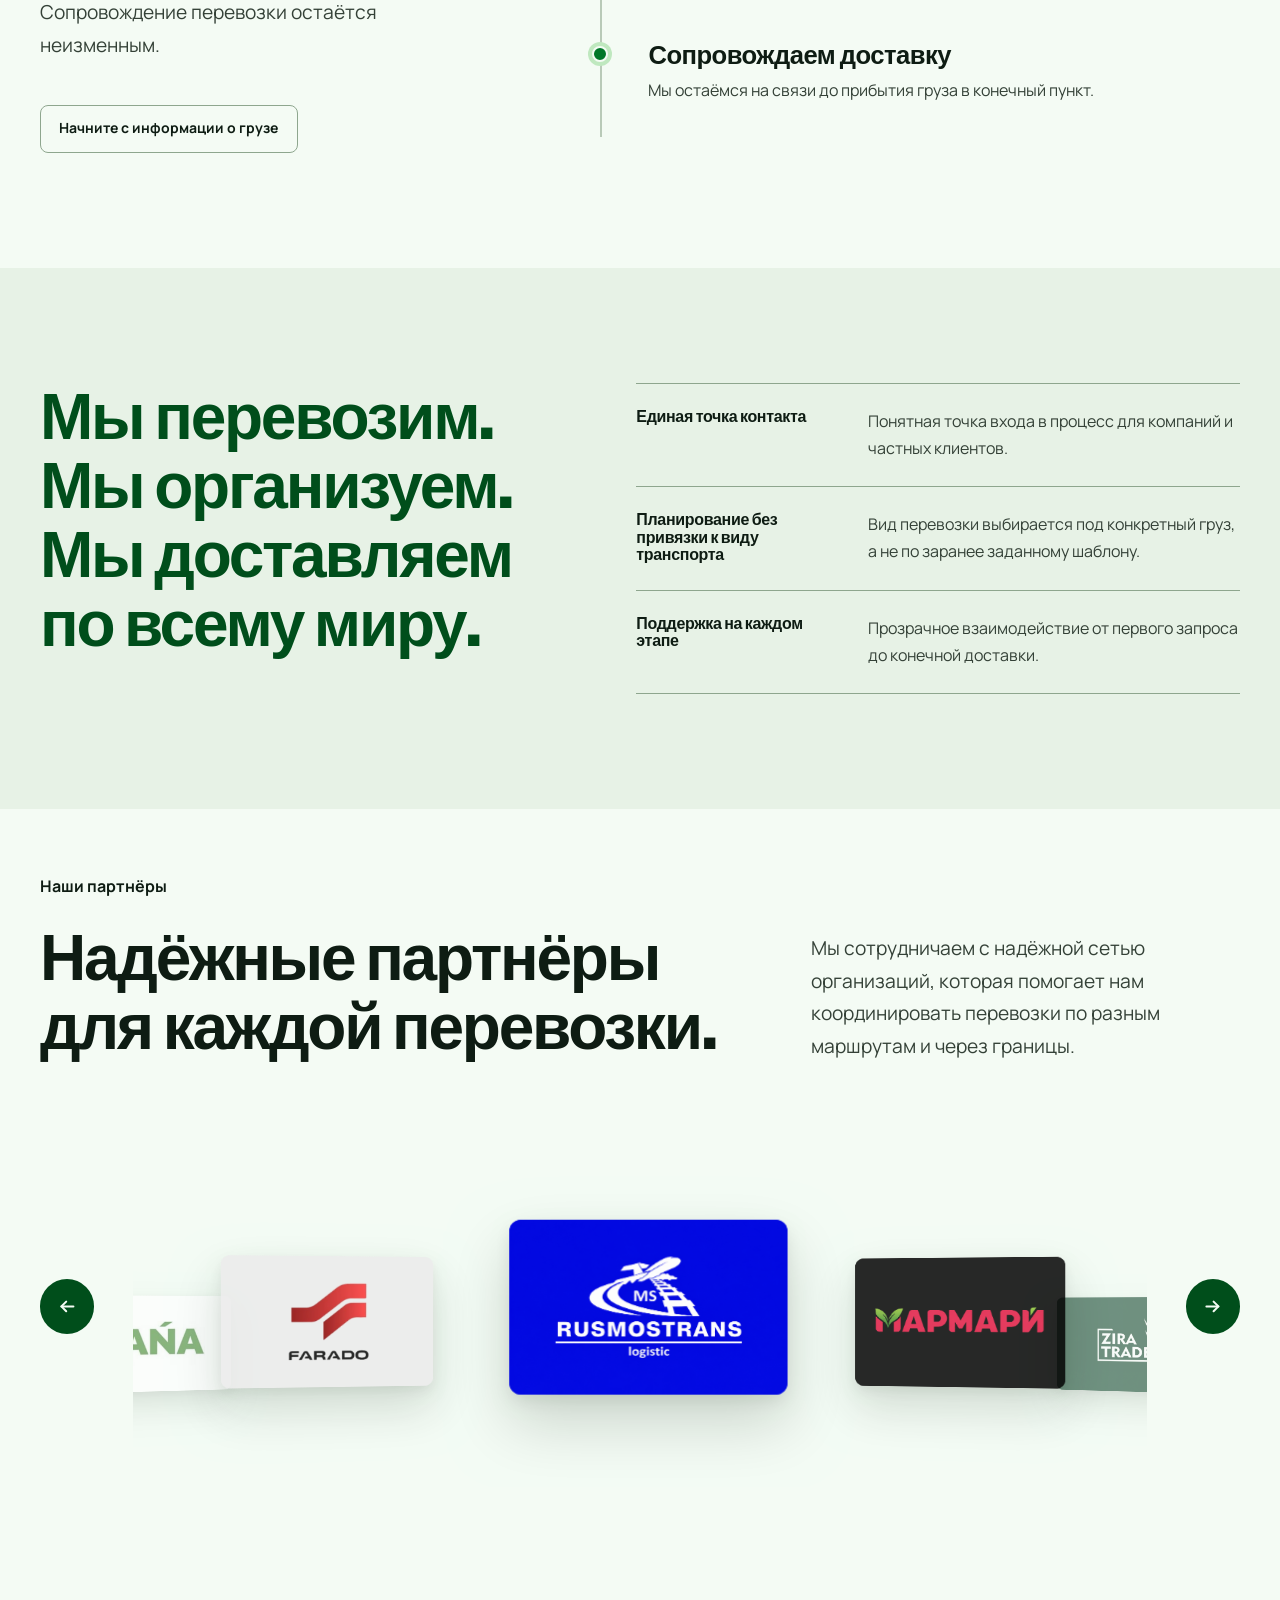
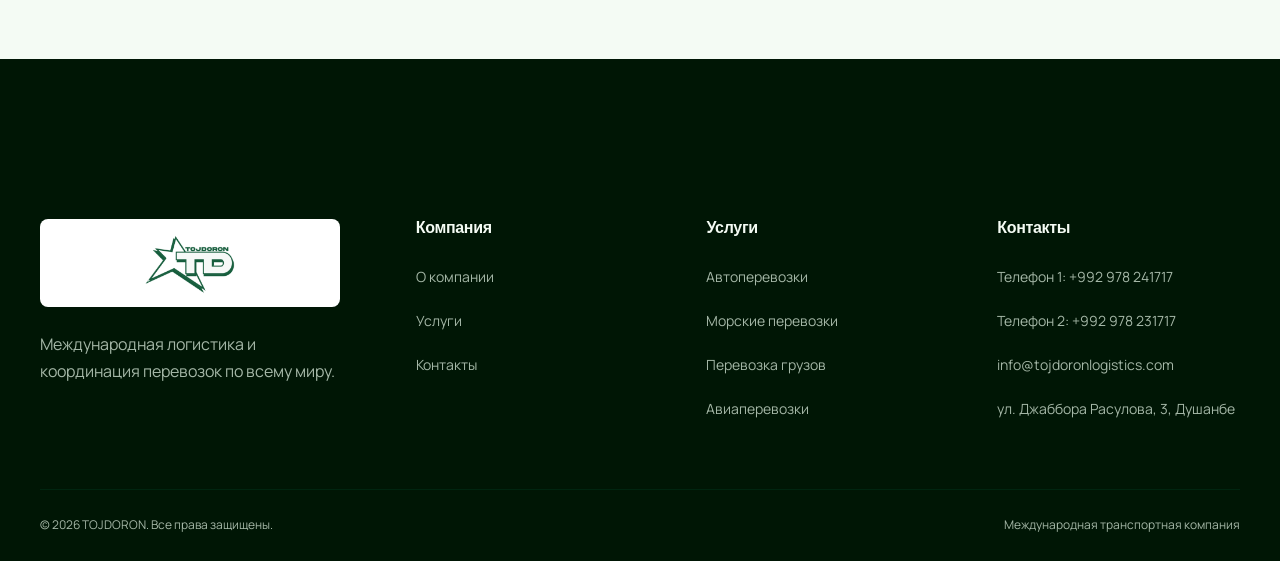
==== commit 826ce8a5: "Polish team cards and partner branding" ====
--- a/index.html
+++ b/index.html
@@ -250,7 +250,7 @@
             <div class="partner-loop__shell">
               <div class="partner-loop__stage" tabindex="0" aria-label="TOJDORON partner logos">
                 <div class="partner-loop__track">
-                  <article class="partner-loop__card" style="--i:0; --partner-card-bg:#0b607b"><img src="assets/partners/fardo-cargo-card.png" alt="Fardo Cargo partner logo" width="1536" height="1024" /></article>
+                  <article class="partner-loop__card" style="--i:0; --partner-card-bg:#eaeaea"><img src="assets/partners/farado-card-clean.png" alt="Farado partner logo" width="1536" height="1024" /></article>
                   <article class="partner-loop__card" style="--i:1; --partner-card-bg:#1717ed"><img src="assets/partners/rusmostrans-card.png" alt="Rusmostrans partner logo" width="1536" height="1024" /></article>
                   <article class="partner-loop__card" style="--i:2; --partner-card-bg:#050505"><img src="assets/partners/armark-card.png" alt="Armark partner logo" width="1536" height="1024" /></article>
                   <article class="partner-loop__card" style="--i:3; --partner-card-bg:#0f472a"><img src="assets/partners/zira-trade-card.png" alt="Zira Trade partner logo" width="1536" height="1024" /></article>
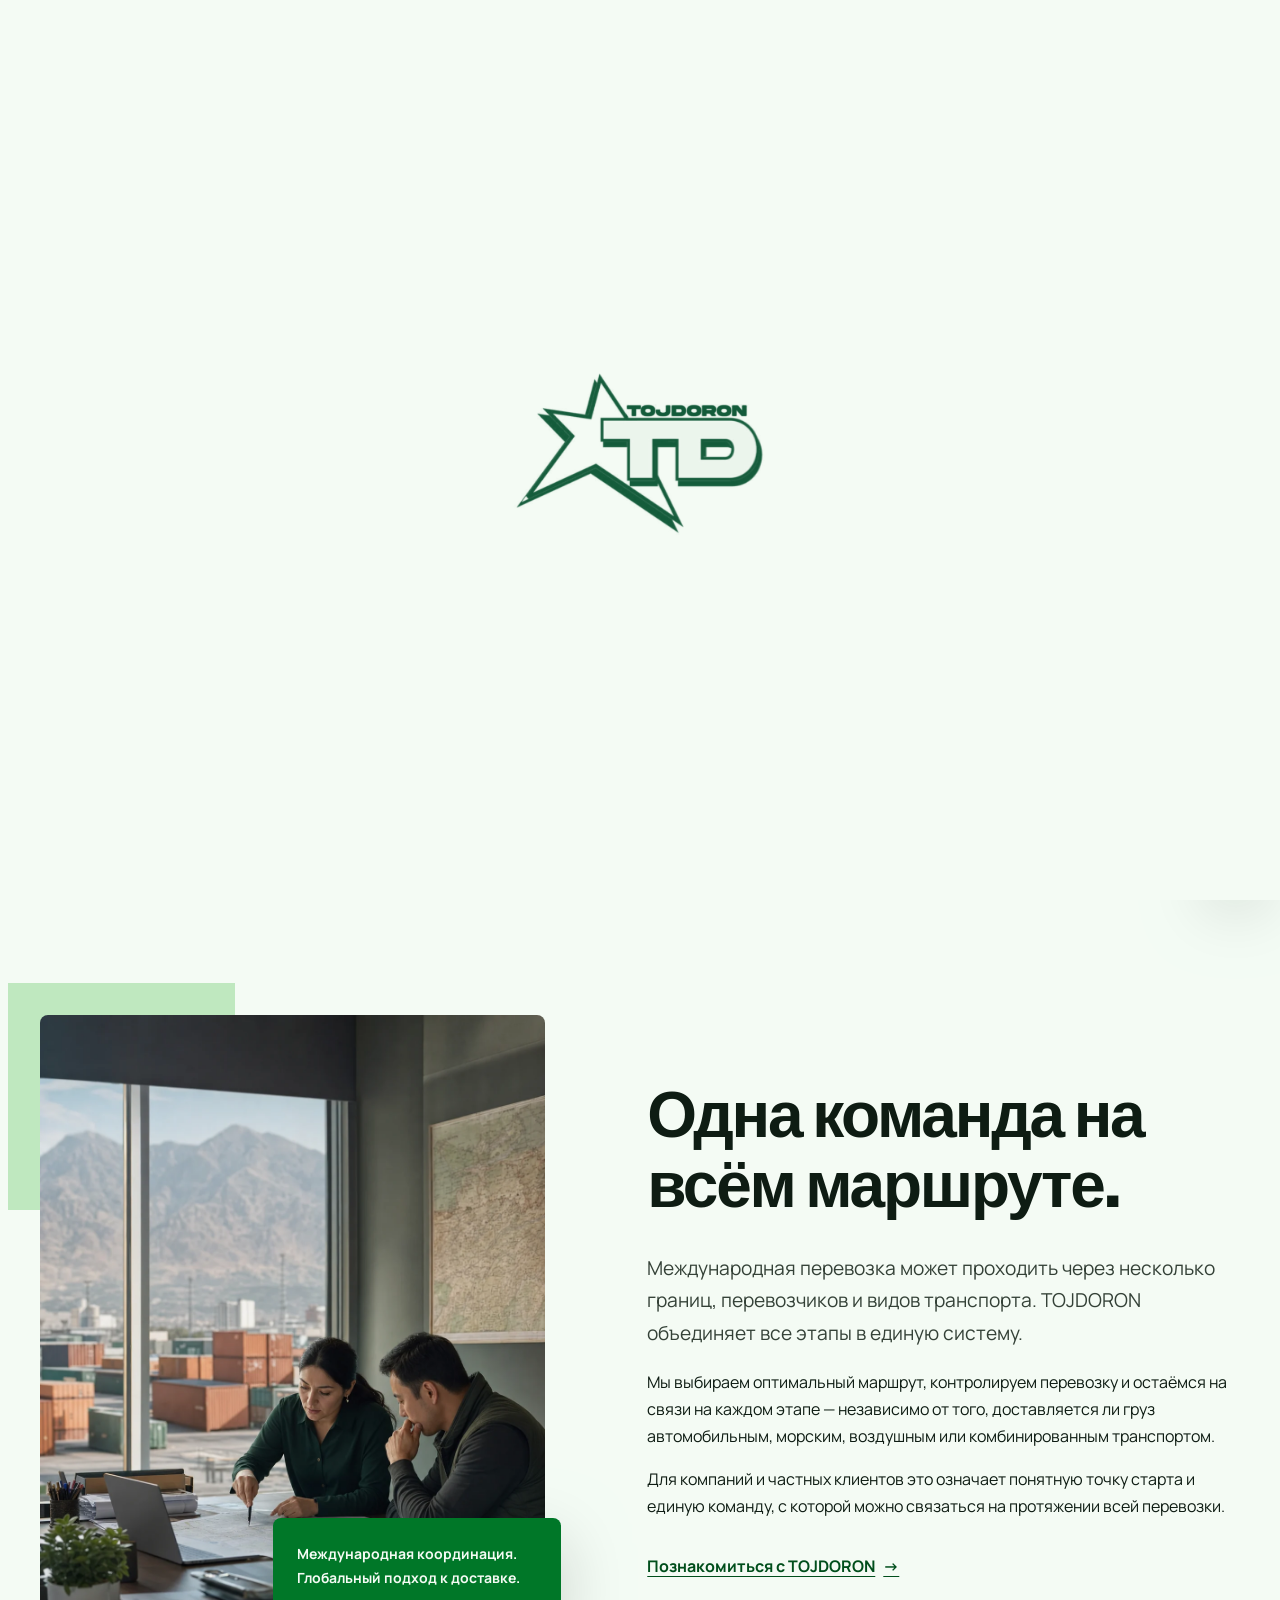
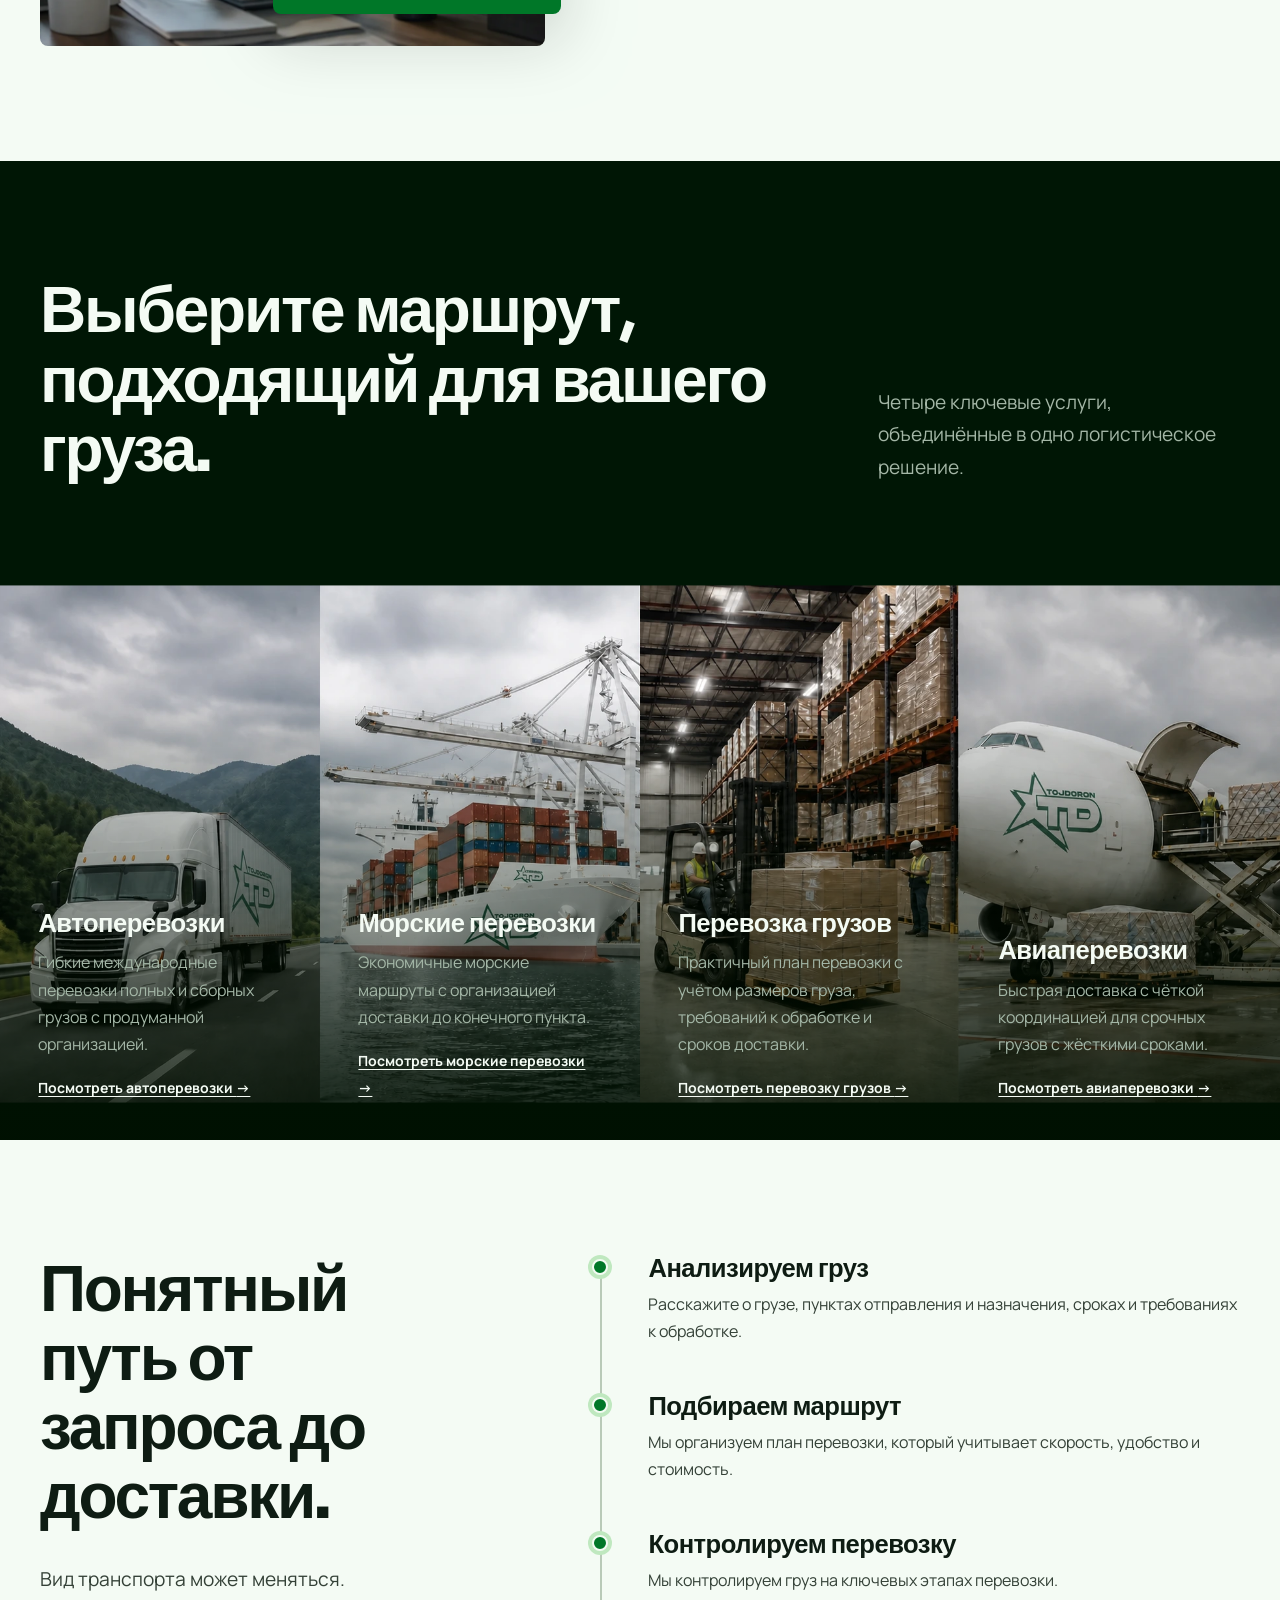
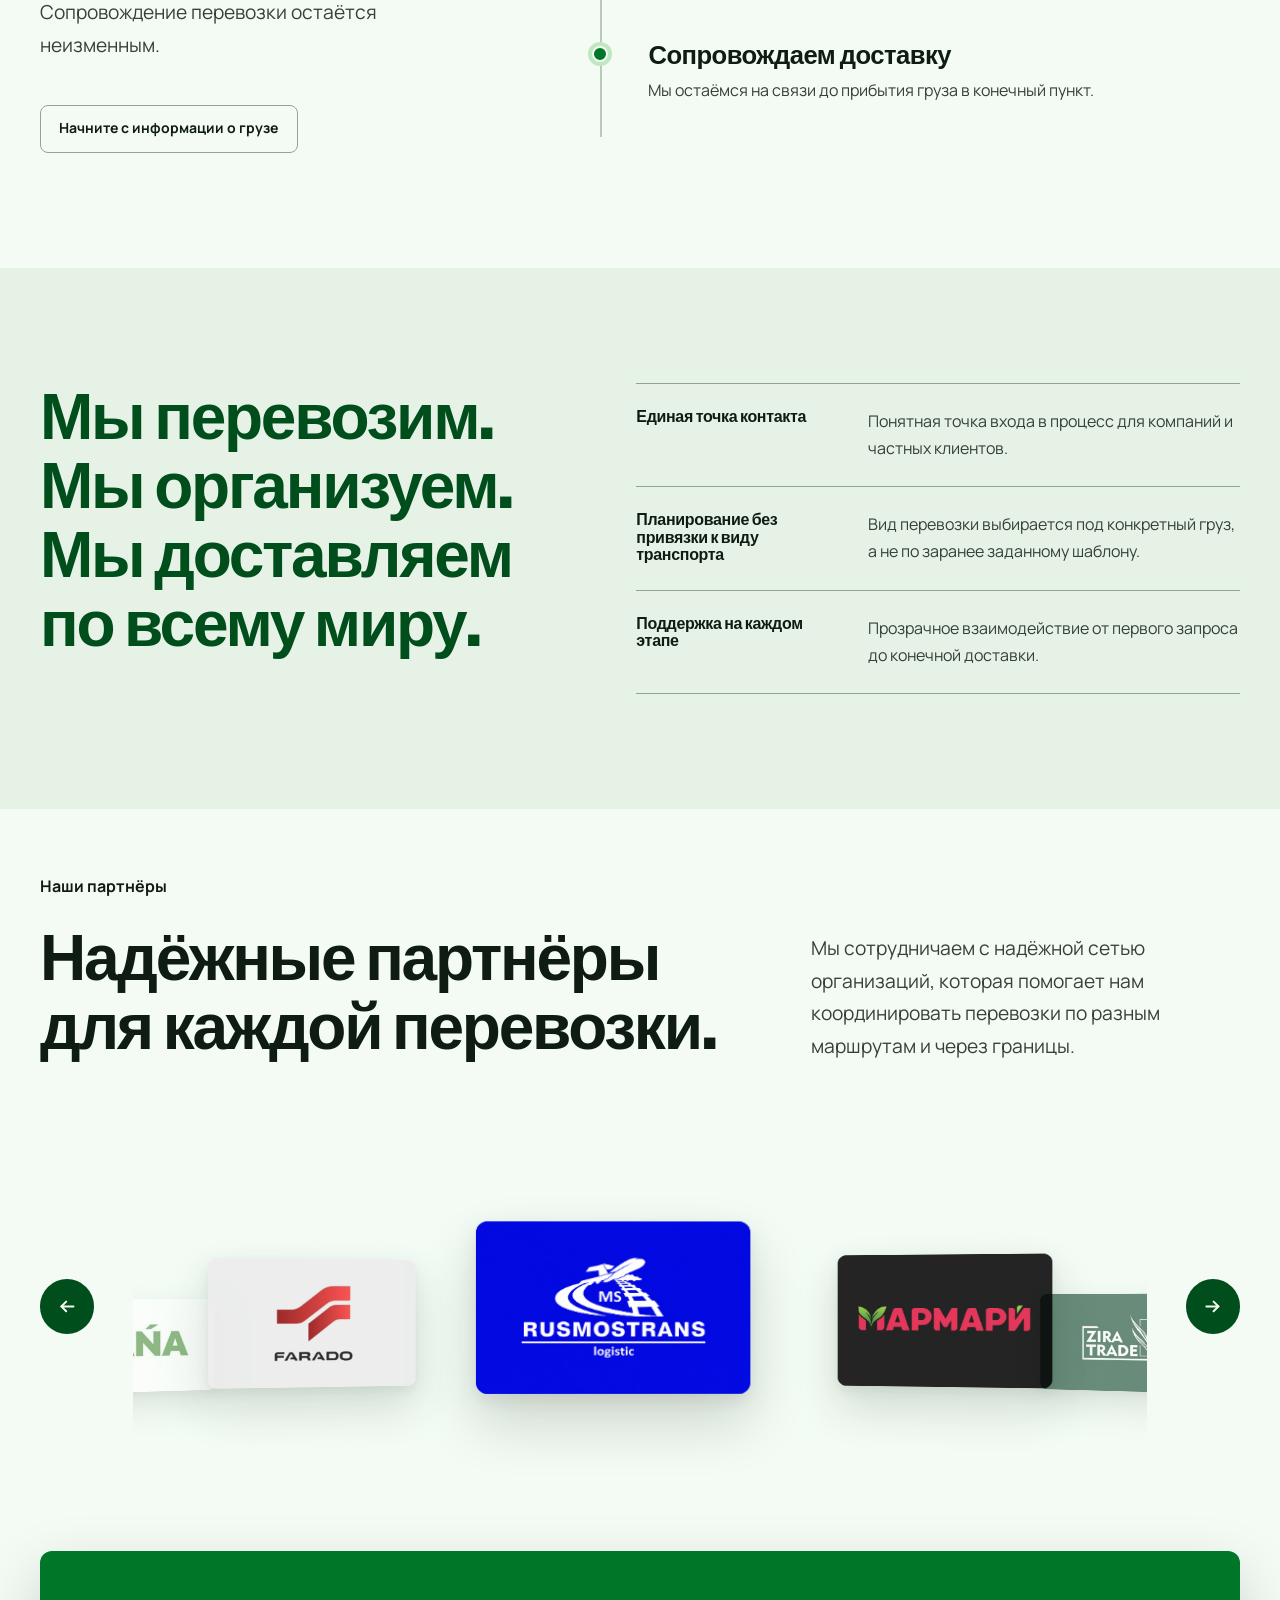
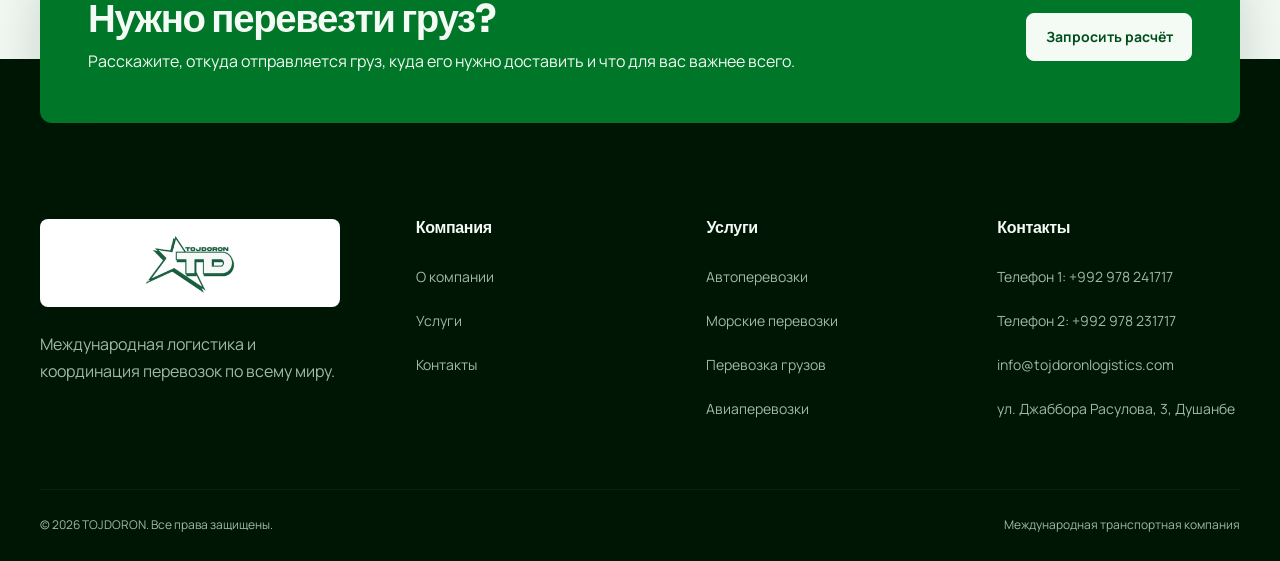
==== commit 9e56cc93: "Add layered route transition animation" ====
--- a/index.html
+++ b/index.html
@@ -34,8 +34,9 @@
         "email": "info@tojdoronlogistics.com"
       }
     </script>
-    <link rel="stylesheet" href="index.css?v=partners-loop-v8" />
-    <script src="shared.js?v=russian-copy-v2" defer></script>
+    <link rel="stylesheet" href="index.css?v=route-motion-v3" />
+    <script src="route-transition.js?v=route-motion-v3" defer></script>
+    <script src="shared.js?v=route-motion-v3" defer></script>
     <script src="index.js?v=partners-loop-v1" defer></script>
   </head>
   <body>
--- a/index.css
+++ b/index.css
@@ -1,6 +1,6 @@
 /* Hallmark · macrostructure: Route Ledger · tone: assured editorial · anchor hue: forest green */
 /* Hallmark · pre-emit critique: P5 H5 E4 S5 R4 V5 */
-@import url("shared.css?v=cta-spacing-v1");
+@import url("shared.css?v=route-motion-v3");
 
 .home-hero {
   --hero-route-height: 8.5rem;
